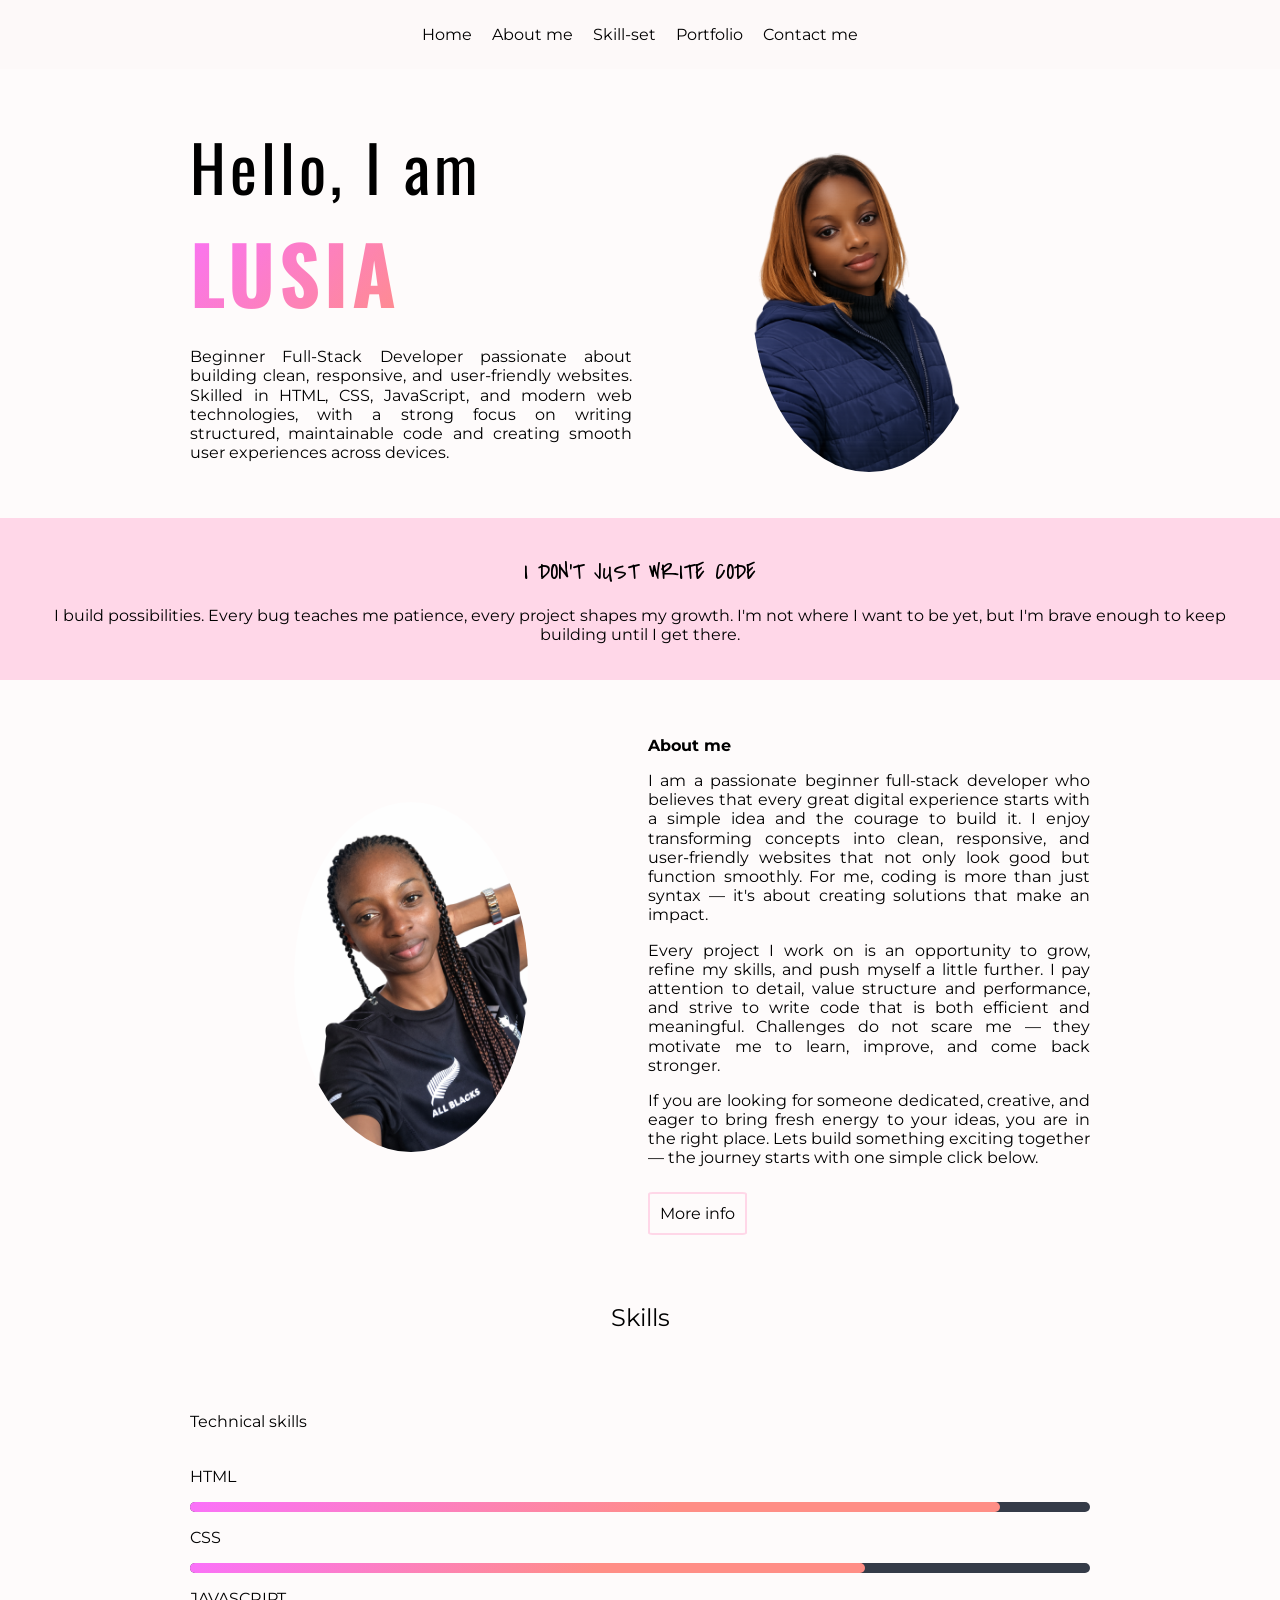
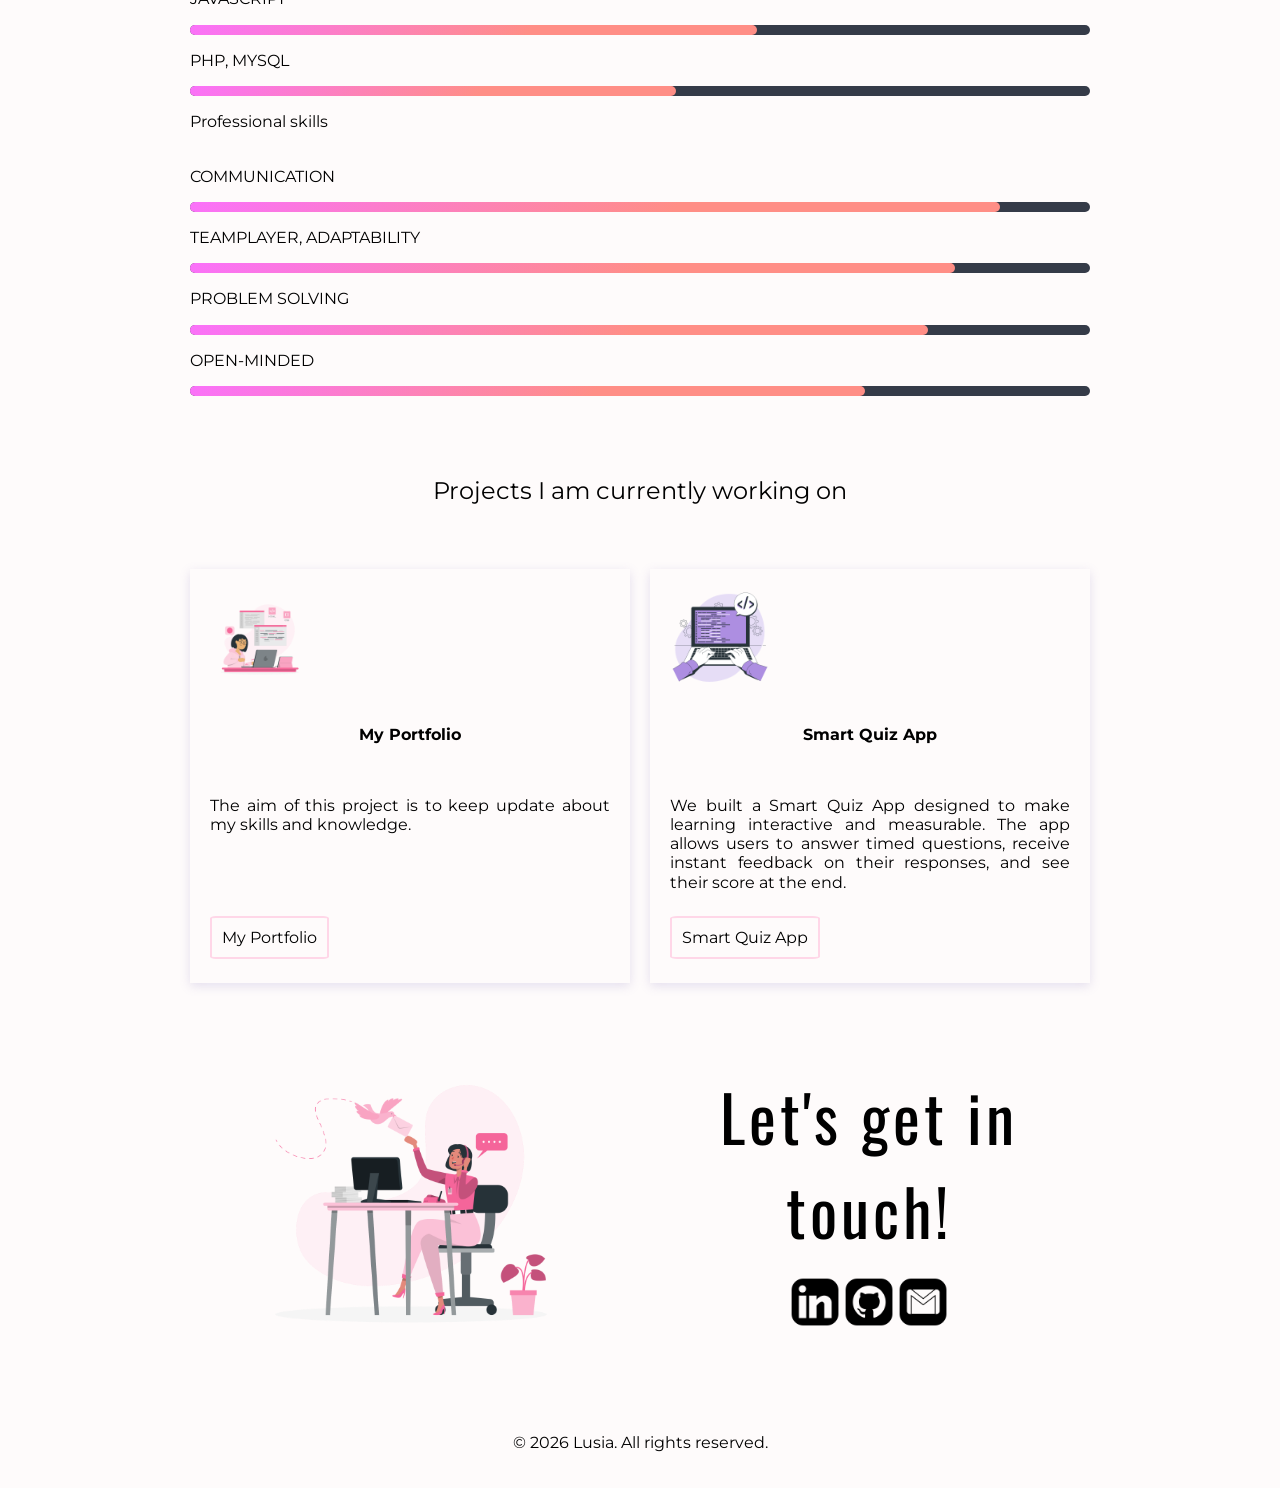
==== index.html @ 8c3f3a97 "Edited head on all pages by adding professional mega tags Clear description tag, Author tag and all " ====
<!DOCTYPE html>
<html lang="en">

<head>
    <meta charset="UTF-8">
    <meta charset="UTF-8">
    <meta name="viewport" content="width=device-width, initial-scale=1.0">
    <meta name="description" content="Portfolio of Lusia Kaushiningwa showcasing web development projects.">
    <meta name="author" content="Lusia Kaushiningwa">
    <link rel="icon" href="assets/favicon.jpg">
    <meta property="og:title" content="Lusia Kaushiningwa Portfolio">
    <meta property="og:description" content="Web development projects using HTML, CSS, JavaScript, and Bootstrap.">
    <meta property="og:image" content="images/preview.png">
    <meta name="theme-color" content="#0d6efd">
        <title>Lusia portfolio</title>
    <!-- Adding favicon for older and modern browsers,
      -->
    <link rel="shortcut icon" href="assets/Code blossom.jpg">
    <link rel="icon" href="assets/Code blossom.jpg">
    <link rel="stylesheet" type="text/css" href="css/style.css">

    <!-- google fonts -->
    <link rel="preconnect" href="https://fonts.googleapis.com">
    <link rel="preconnect" href="https://fonts.gstatic.com" crossorigin>
    <link href="https://fonts.googleapis.com/css2?family=Covered+By+Your+Grace&family=Montserrat:wght@200;400&family=Oswald:wght@200;400&display=swap" rel="stylesheet">
</head>
<body>
    <!-- navigation bar -->
    <nav class="sticky">
        <label for="drop" class="toggle" id="main-toggle">
            <span class="nav-icon"></span>
        </label>
        <input type="checkbox" id="drop">
        <ul class="main-nav">
            <li><a href="index.html">Home</a></li>
            <li><a href="about-me.html">About me</a></li>
            <li><a href="skill-set.html">Skill-set</a></li>
            <li><a href="portfolio.html">Portfolio</a></li>
            <li><a href="#contact-me">Contact me</a></li>
        </ul>
    </nav>
    <!-- introduction -->
    <header class="grid-system-2 w-900 padding">
        <section class="align-center">
            <h1 class="medium-spacing">Hello, I am </h1>
            <h1 class="large">Lusia</h1>
            <p class="justify">Beginner Full-Stack Developer passionate about building clean, responsive, and user-friendly websites. Skilled in HTML, CSS, JavaScript, and modern web technologies, with a strong focus on writing structured, maintainable code and creating smooth user experiences across devices.</p>
        </section>
        <section class="center align-center">
            <img class="header-img max-width max-height" src="assets/Lusia.png" alt="profile-picture">
        </section>
    </header>


    <!-- quote -->
    <article class="baby-pink">
        <p class="quote uppercase">I don't just write code</p>
        <p>I build possibilities. Every bug teaches me patience, every project shapes my growth. I'm not where I want to be yet, but I'm brave enough to keep building until I get there.</p>
    </article>

    <!-- about me -->
    <section class="grid-system-2 w-900 padding">
        <section class="margin-auto">
            <img class="header-img max-width max-height" src="assets/Lusia2.png" alt="about-me-logo">
        </section>
        <section class="justify align-center">
            <p class="bold">About me </p>
            <p>I am a passionate beginner full-stack developer who believes that every great digital experience starts with a simple idea and the courage to build it. I enjoy transforming concepts into clean, responsive, and user-friendly websites that not only look good but function smoothly. For me, coding is more than just syntax — it's about creating solutions that make an impact.</p>
            <p>Every project I work on is an opportunity to grow, refine my skills, and push myself a little further. I pay attention to detail, value structure and performance, and strive to write code that is both efficient and meaningful. Challenges do not scare me — they motivate me to learn, improve, and come back stronger.</p>
            <p>If you are looking for someone dedicated, creative, and eager to bring fresh energy to your ideas, you are in the right place. Lets build something exciting together — the journey starts with one simple click below.</p>
            <p class="padding-top"><a href="about-me.html" class="button-outline">More info</a></p>
        </section>
    </section>

    <!-- skills -->
    <section>
        <h3 class="main-title center padding">Skills</h3>
    </section>
    <section class="wrapper">
        <section class="column">
            <p class="padding-bottom">Technical skills</p>
            <section class="skills">
                <ul class="no-bullet-list no-padding-list-item">
                    <li>
                        <p>html</p>
                        <span class="progress-bar"><span class="html"></span></span>
                    </li>
                    <li>
                        <p>css</p>
                        <span class="progress-bar"><span class="css"></span></span>
                    </li>
                    <li>
                        <p>javascript</p>
                        <span class="progress-bar"><span class="javascript"></span></span>
                    </li>
                    <li>
                        <p>php, mysql</p>
                        <span class="progress-bar"><span class="php"></span></span>
                    </li>
                </ul>
        </section>
        <section class="column">
            <p class="padding-bottom">Professional skills</p>
            <section class="skills">
                <ul class="no-bullet-list no-padding-list-item">
                    <li>
                        <p>communication</p>
                        <span class="progress-bar"><span class="comm-adapt"></span></span>
                    </li>
                    <li>
                        <p>teamplayer, adaptability</p>
                        <span class="progress-bar"><span class="team-player"></span></span>
                    </li>
                    <li>
                        <p>problem solving</p>
                        <span class="progress-bar"><span class="problem-solving"></span></span>
                    </li>
                    <li>
                        <p>open-minded</p>
                        <span class="progress-bar"><span class="open-minded"></span></span>
                    </li>
                </ul>
            </section>
        </section>
    </section>
    </section>
    <!-- Projects -->
    <section>
        <h3 class="main-title center padding">Projects I am currently working on</h3>
    </section>
    <section class="wrapper">
        <section class="column card justify flex">
            <img class="box" src="assets/project1.png" alt="project1">
            <p class="padding bold center">My Portfolio</p>
            <p>The aim of this project is to keep update about my skills and knowledge.</p>
            <p class="padding-top bottom"><a href="portfolio.html" class="button-outline">My Portfolio</a></p>
        </section>
        <section class="column card justify flex">
            <img class="box" src="assets/project2.png" alt="project2">
            <p class="padding bold center">Smart Quiz App</p>
            <p>We built a Smart Quiz App designed to make learning interactive and measurable. The app allows users to answer timed questions, receive instant feedback on their responses, and see their score at the end.</p>
            <p class="padding-top bottom"><a href="portfolio.html" class="button-outline">Smart Quiz App</a></p>
        </section>
    </section>

    <!-- contact me -->
    <section id="contact-me" class="grid-system-2 w-900 padding">
        <section class="margin-auto">
            <img class="max-width max-height" src="assets/Contact-me-img.png" alt="contact-me-illustration">
        </section>
        <section class="margin-auto align-center">
            <h1 class="medium-spacing center">Let's get in touch!<span></span></h1>
            <section class="box-contact margin-auto padding-top">
                <span>
                    <a href="https://www.linkedin.com/" target="_blank"><img class="logo" src="assets/linkedin.png"
                            alt=""></a>
                </span>
                <span>
                    <a href="https://github.com/" target="_blank"><img class="logo" src="assets/github.png" alt=""></a>
                </span>
                <span>
                    <a href="mailto:lusia.kaushiningwa@gmail.com" target="_blank"><img class="logo" src="assets/email.png" alt=""></a>
                </span>
            </section>
        </section>
    </section>
    <!-- footer -->
 <footer>
  <p>© <span id="year">2026</span> Lusia. All rights reserved.</p>
</footer>
<script src="js/main.js"></script>
</body>
</html>
---- css/style.css ----
/* BODY */
html{
    font-size: 100%;
    line-height: 1.2rem;
    /* text-size adjust is to maintain the text-size even when the users rotates their phone to landscape view */
    -webkit-text-size-adjust: 100%;
    /* Firefox supports only the android version and safari supports only the ios version at the moment according to MDN (2023)*/
    -moz-text-size-adjust: 100%;
    -ms-text-size-adjust: 100%;
}

body {
    background-color: rgba(253, 244, 244, 30%);
    font-family: 'Montserrat', Arial, sans-serif;
    margin: 0px;
}
/*-------------------------------------------*/

/* GENERAL */
/* Fonts */
.large{
    font-weight: normal;
    line-height: normal;
    font-family: 'Oswald', Arial, sans-serif;
    font-size: 5rem;
    letter-spacing: 4px;
    font-weight: bold;
    text-transform: uppercase;
    margin: 0px;  
    background-image: linear-gradient(135deg, rgb(250, 113, 250)0%, rgb(255, 142, 134)60%);
    background-clip: text;
    -webkit-background-clip: text;
    -webkit-text-fill-color: transparent;
    word-wrap: break-word;
}

.medium-spacing{
    font-weight: normal;
    line-height: normal;
    font-family: 'Oswald', Arial, sans-serif;
    font-size: 4rem;
    letter-spacing: 4px;
    margin: 0px;
}

.medium-spacing-halfsize{
    font-weight: normal;
    line-height: normal;
    font-family: 'Oswald', Arial, sans-serif;
    font-size: 2rem;
    letter-spacing: 4px;
    margin: 0px;
}

.main-title-large{
    font-weight: normal;
    line-height: normal;
    font-size: 3rem;
}

.main-title{
    font-weight: normal;
    line-height: normal;
    font-size: 1.5rem;
}

.small{
    font-weight: normal;
    font-size: 0.7rem;
}

.quote{
    font-family: 'Covered By Your Grace', cursive, sans-serif;
    font-size: 1.5em;
}

.uppercase{
    text-transform: uppercase;
}

.italic{
    font-style: italic;
}

.bold{
    font-weight: bold;
}

.colorful-letter{
    background-image: linear-gradient(135deg, rgb(250, 113, 250)0%, rgb(255, 142, 134)60%);
    background-clip: text;
    -webkit-background-clip: text;
    -webkit-text-fill-color: transparent;
}

/* Background colors */
.baby-pink{
    background-color: rgba(253, 129, 187, 0.3);
    margin: 20px auto;
    padding: 20px;
    text-align: center;
}

.baby-pink-light{
    background-color: rgba(243, 162, 200, 0.3);
    margin: 20px auto;
    padding: 20px;
    text-align: center;
}

/* Setting alignments and sizing */
/* for the flexbox */
.wrapper{
    max-width: 900px;
    margin: auto;
    padding: 20px;
    display: flex;
    gap: 20px 20px;
}

.column{
    flex: 50%;
}

.w-900{
    max-width: 900px;
    margin: auto;
}

/* for the grid system */
.grid-system-2{
    display: grid;
    grid-template-columns: repeat(2, 1fr);
    gap: 1rem;
}

.grid-system-4{
    display: grid;
    grid-template-columns: repeat(auto-fill, minmax(200px, 1fr));
    gap: 1rem;
}

/* other */
.max-width{
    max-width: 450px;
}

.max-height{
    max-height: 350px;
}

.align-center{
    align-self: center;
}

.justify-content{
    justify-content: right;
}

.justify{
    text-align: justify;
}

.center{
    text-align: center;
}

.padding{
    padding: 20px;
}

.padding-top{
    padding-top: 20px;
}

.padding-right{
    padding-right: 20px;
}

.padding-bottom{
    padding-bottom: 20px;
}

.padding-left{
    padding-left: 20px;
}

.margin-auto{
    margin: auto;
}

.margin-trbl10{
    margin: 10px;
}

/* for sticky bottom button */
.flex{
    display: flex;
    flex-direction: column;
}

.bottom{
    align-self: flex-start;
    margin-top: auto;
    transition: background-color 1s ease, color 1s ease;
}

/* Miscellaneous */
.button{
    background-color: rgba(253, 129, 187, 0.3);
    padding: 10px;
    text-decoration: none;
    border-radius: 5%;
    color: black;
}

/* I only used button-outline on this project, */
.button-outline{
    border: 2px solid  rgba(253, 129, 187, 0.3);
    padding: 10px;
    text-decoration: none;
    border-radius: 5%;
    color: black;
}

.link{
    text-decoration: none;
    transition: 1s ease-in-out;
}

/* I had to double this code, because of the :hover and :active on link above */
.link-no-scale{
    text-decoration: none;
}

.no-padding-list-item{
    padding-left: 0;
}

.padding-list-10{
    padding: 10px;
}

.no-bullet-list{
    list-style-type: none;
}
/* ---------------------------------- */

/* ANIMATIONS AND OTHER BEAUTIES */
.button-outline:hover, .button-outline:active{
    border: 2px solid  rgba(253, 129, 187, 0.3);
    background-color: rgba(253, 129, 187, 0.6);
    padding: 10px;
    text-decoration: none;
    border-radius: 5%;
    color: rgb(255, 255, 255);
    
}

.link:hover, .link:active{
    font-size: 1.2rem;
    transform: scale(1.5);
}

.progress-bar:hover, .progress-bar:active {
    box-shadow: 5px 5px 5px #cdadcd;
    
}

/* ---------------------------------- */

/* NAV */
nav {
    margin-bottom: 30px;
}

.main-nav{
    background-color: rgb(253, 249, 249);
    display: flex;
    list-style-type: none;
    justify-content: center;
    padding: 20px;
    margin: 0px;
}

.main-nav li {
    padding: 5px 10px;
}

.main-nav li a {
    color: #000000;
    text-decoration: none;
}

.main-nav li a:hover {
    color: rgb(254, 175, 210);
    text-decoration: none;
    font-weight: bold;
}

.sticky {
    position: -webkit-sticky; /* for Safari */
    position: sticky;
    top: 0;
    align-self: flex-start; /* <-- this is the fix */
}

/* Nav-icon */
.toggle, #drop{
    display: none;
}

#main-toggle{
    border: 1px solid #df36854d;
    float: right;
    padding: 20px;
    /* position: relative; */
    user-select: none;
}

.nav-icon{
    background-color: #df36854d;
    display: block;
    height: 3px;
    width: 10px;
    position: relative;
}

.nav-icon::before,
.nav-icon::after{
    background-color: #df36854d;
    content: "";
    display: block;
    height: 100%;
    width: 100%;
    position: absolute;
}

.nav-icon::before{
    top: 5px;
}

.nav-icon::after{
    top: -5px;
}
/* ---------------------------------- */

/* FOOTER */
footer{
    color: #000000;
    text-align: center;
    padding: 20px 0px;
}
/* ---------------------------------- */

/* INTRODUCTION */
.header-img{
    border-radius: 70%;
}
/* ---------------------------------- */

/* ARTICLE */
/* Everything here is made with general classes. Find them in the GENERAL section */
/* ---------------------------------- */

/* ABOUT ME */
/* Everything here is made with general classes. Find them in the GENERAL section */
/* ---------------------------------- */

/* SKILLS */
.skills {
    list-style: none;
    text-transform: uppercase;
}

.progress-bar {
    background-color: #353b48;
    display: block;
    height: 10px;
    border-radius: 20px;
    transition: box-shadow 1s ease;
}

.progress-bar span {
    height: 10px;
    float: left;
    background: linear-gradient(135deg, rgb(250, 113, 250)0%, rgb(255, 142, 134)60%);
    border-radius: 20px;
    -webkit-background: linear-gradient(135deg, rgb(250, 113, 250) 0%, rgb(255, 142, 134) 60%);
    -webkit-border-radius: 20px;
}

.html {
    width: 90%;
    animation: html 3s;
}

.css {
    width: 75%;
    animation: css 3s;
}

.javascript {
    width: 63%;
    animation: javascript 3s;
}

.php {
    width: 54%;
    animation: php 3s;
}

.comm-adapt {
    width: 90%;
    animation: comm-adapt 3s;
}

.team-player {
    width: 85%;
    animation: team-player 3s;
}

.problem-solving {
    width: 82%;
    animation: problem-solving 3s;
}

.open-minded {
    width: 75%;
    animation: open-minded 3s;
}

@keyframes html {
    0% {
        width: 0%;
    }
    100% {
        width: 90%;
    }
}

@keyframes css {
    0% {
        width: 0%;
    }
    100% {
        width: 75%;
    }
}

@keyframes javascript {
    0% {
        width: 0%;
    }
    100% {
        width: 63%;
    }
}

@keyframes php {
    0% {
        width: 0%;
    }
    100% {
        width: 54%;
    }
}

@keyframes comm-adapt {
    0% {
        width: 0%;
    }
    100% {
        width: 90%;
    }
}

@keyframes team-player {
    0% {
        width: 0%;
    }
    100% {
        width: 85%;
    }
}

@keyframes problem-solving {
    0% {
        width: 0%;
    }
    100% {
        width: 82%;
    }
}

@keyframes open-minded {
    0% {
        width: 0%;
    }
    100% {
        width: 75%;
    }
}
/* ---------------------------------- */

/* PROJECTS */
/* I also used these card settings on other sub-pages */
.card{
    box-shadow: 0 3px 10px rgb(127 110 187 / 0.2); 
    padding: 20px;
}

.box{
    display: block;
    width: 100px;
}
/* ---------------------------------- */

/* CONTACT ME */
.box-contact{
    display: block;
    width: 100%; 
    text-align: center;
}

.logo{
    width: 50px;
}
/* ---------------------------------- */

/* SPECIAL THANKS */
/* Everything here is made with general classes. Find them in the GENERAL section */
/* ---------------------------------- */

/* RESPONSIVENESS */
/* Had to pay attention for that wondow.innerWidth when calculated max-width */
@media screen and (max-width: 867px){
    body{
        font-size: 90%;
    }

    .grid-system-2{
        grid-template-columns: 1fr;
    }

    .large{
        font-size: 4rem;
    }

    .medium-spacing{
        font-size: 2.5rem;
    }

    .main-title-large{
        font-size: 2rem;
        text-align: center;  
        margin: 0;
    }

    .main-title{
        text-align: center;
        margin: 0;
    }

    .small{
        font-size: 0.6rem;
    }

    .max-width{
        max-width: 300px
    }

    .max-height{
        max-height: 250px;
    }

    .padding-top{
        padding-top: 10px;
    }
    
    .padding-right{
        padding-right: 10px;
    }

    .padding-bottom{
        padding-bottom: 10px;
    }
    
    .padding-left{
        padding-left: 10px;
    }

    .logo{
        width: 40px;
    }
}

/* wrapper on home page looks better with this @media */
@media screen and (max-width: 750px){
    .wrapper{
        flex-direction: column;
        gap: 20px 0px;
    }

    .column{
        flex: 100%;
    }

    .box{
        margin: auto;
    }

    .thanks{
        text-align: center;
    }
}

/* media query for hamburger menu with dropdown */
@media screen and (max-width: 510px){
    .main-nav{
        display: none;
    }

    .toggle{
        display: block;
        background-color: #ffffff;
        border: 1px solid #fd81bb4d;
    }
    
    .toggle:hover{
        background-color: #f0e7e7;
    }
    
    #drop:checked+.main-nav{
        display: block;
    }

    nav{
        padding-bottom: 25px;
    }

    .max-width{
        max-width: 100%;
    }
}

/* media query for smaller screens */
/* smaller fonts were my way to go */
@media screen and (max-width: 377px){
    body{
        line-height: 1.5rem;
    }

    .large{
        font-size: 3rem;
    }

    .medium-spacing{
        font-size: 1.5rem;
    }

    .medium-spacing-halfsize{
        font-size: 1.5rem;
    }

    .main-title{
        font-size: 1rem;
    }

    .main-title-large{
        font-size: 1.5rem;
    }
}

/* DARK THEME */
@media (prefers-color-scheme: dark) {
    body {
        background-color: rgba(45, 45, 45, 1);
        color: white;
    }

    .baby-pink {
        background-color: rgb(243, 162, 200);
    }

    .baby-pink-light {
        background-color: rgba(45, 45, 45, 1);
        border: 2px solid rgb(243, 162, 200);
    }

    .main-nav {
        background-color: rgba(45, 45, 45, 1);
    }

    .main-nav li a {
        color: white;
    }

    .main-nav li a:hover {
        color: rgb(254, 175, 210);
    }

    #main-toggle{
        border: 1px solid rgba(255, 255, 255, 0.6);
        background-color: rgba(45, 45, 45, 1);
    }
    
    .nav-icon{
        background-color: rgba(255, 255, 255, 0.6);
    }
    
    .nav-icon::before,
    .nav-icon::after{
        background-color: rgba(255, 255, 255, 0.6);
    }

    .button-outline{
        border: 2px solid rgb(254, 175, 210);
        color: white;
    }

    .button-outline:hover, .button-outline:active{
        border: 2px solid rgb(254, 175, 210);
        background-color: rgb(254, 175, 210);
    }

    .card{
        box-shadow: 0 0px 0px; 
        border: 2px solid rgb(254, 175, 210);
    }

    .logo{
        background-color: white;
        padding: 2px;
        border-radius: 4px;
    }

    .hobbies{
        background-color: white;
        border-radius: 100%;
        padding: 10px;
    }

    footer{
        color: white;
    }

    @media screen and (max-width: 929px) {
        .baby-pink-light {
            margin-left: 10px;
            margin-right: 10px;
        }
    }
}
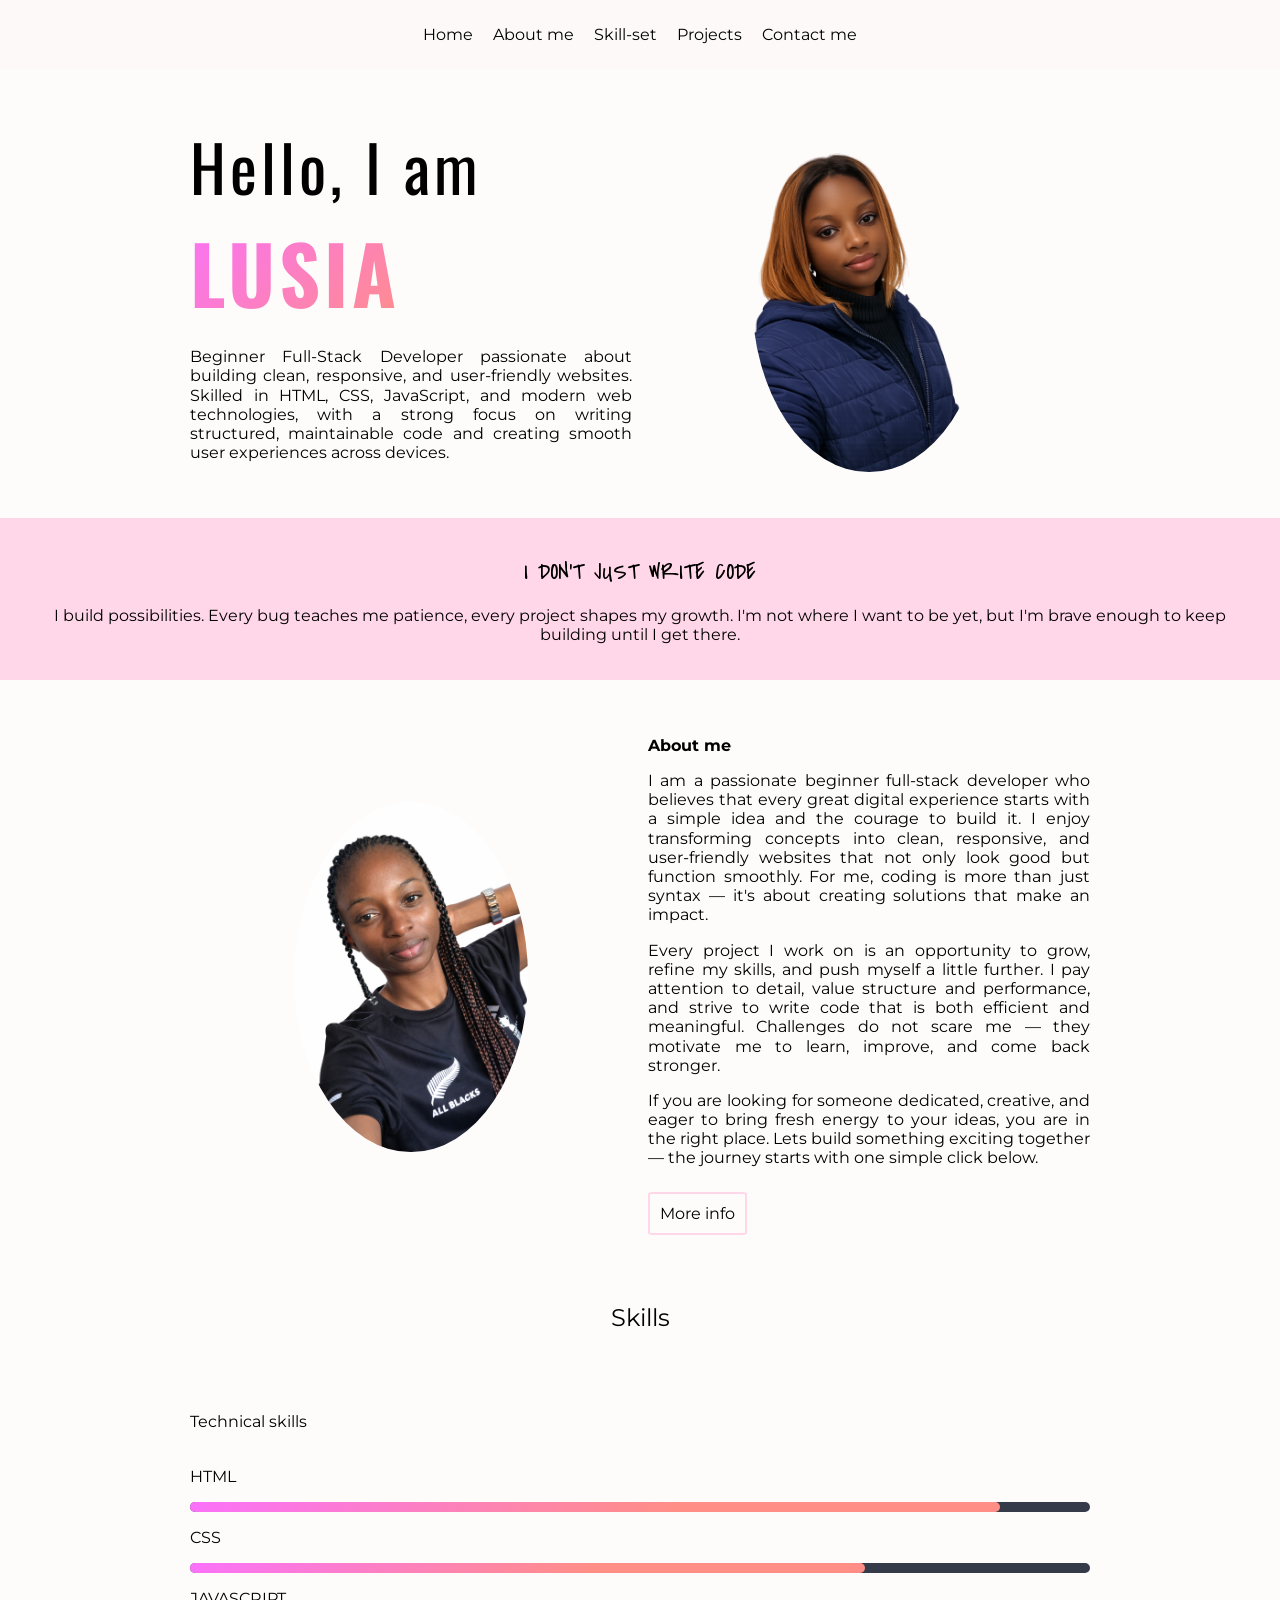
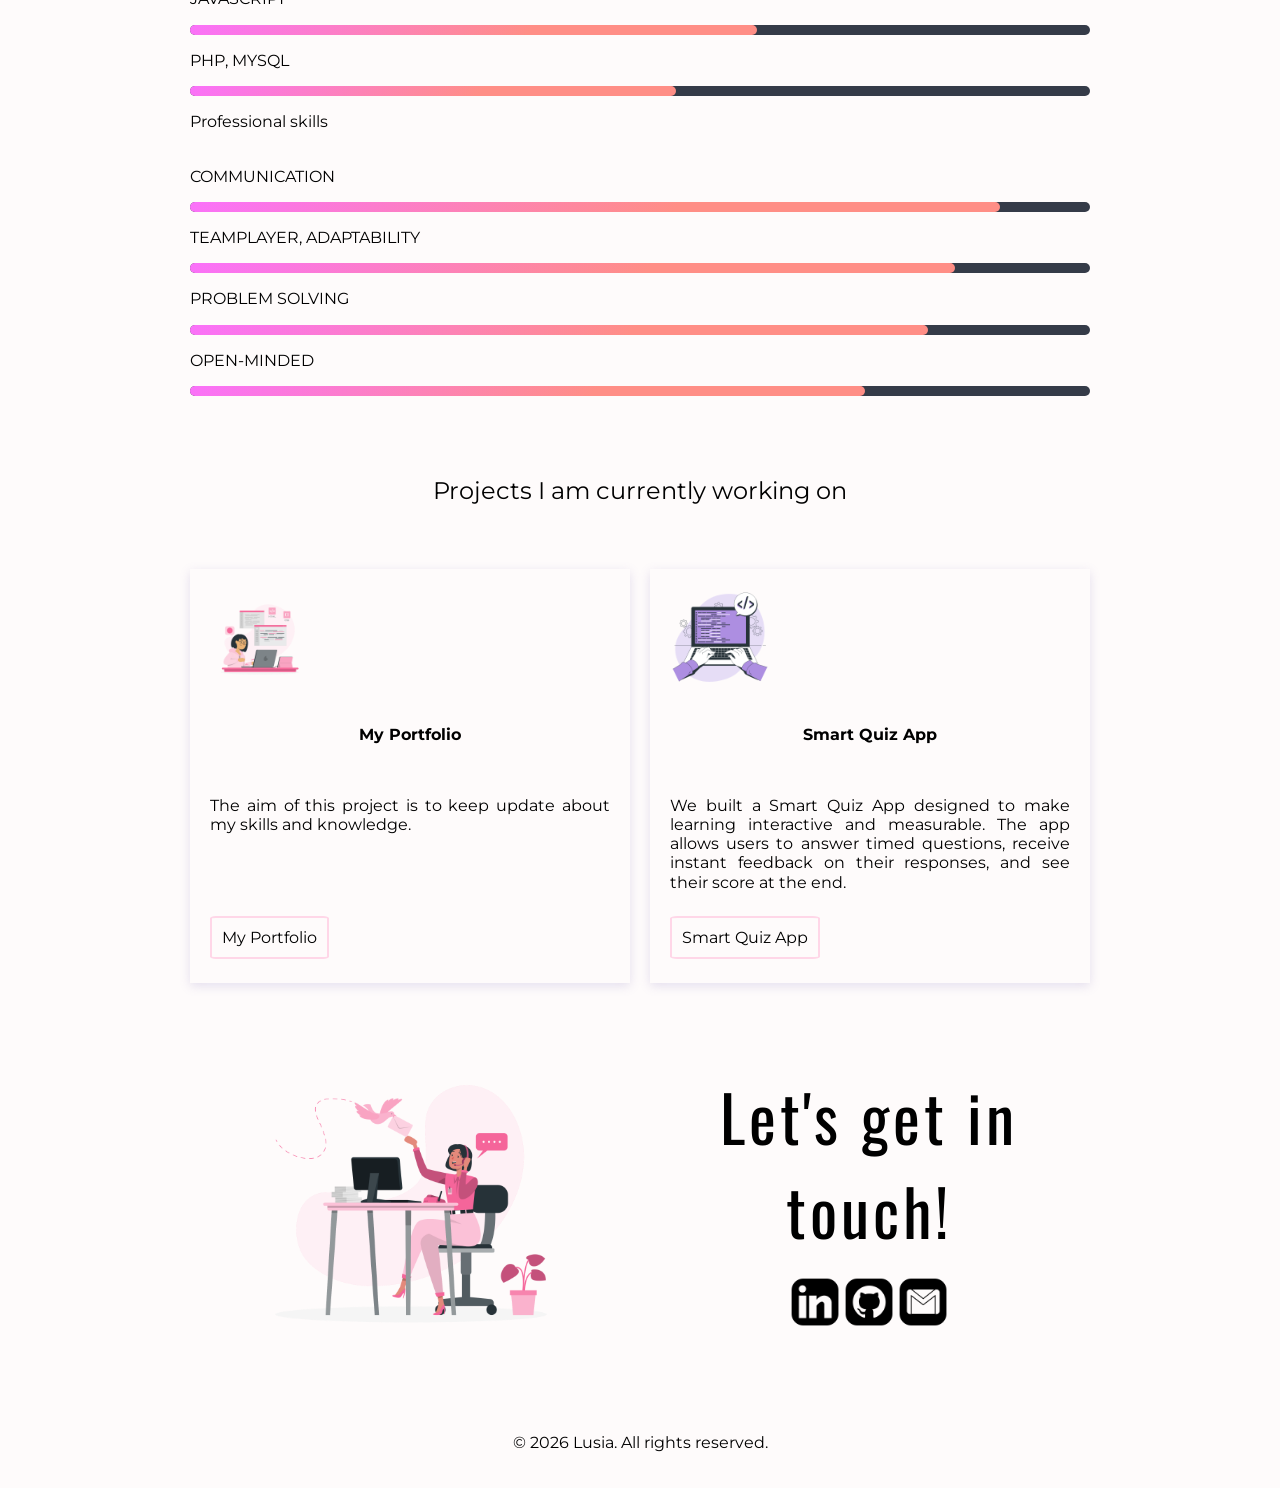
==== commit ad06bd62: "chaning portfolio in navigation to be projects that page is meant to show projects not just porfolio" ====
--- a/index.html
+++ b/index.html
@@ -2,7 +2,6 @@
 <html lang="en">
 
 <head>
-    <meta charset="UTF-8">
     <meta charset="UTF-8">
     <meta name="viewport" content="width=device-width, initial-scale=1.0">
     <meta name="description" content="Portfolio of Lusia Kaushiningwa showcasing web development projects.">
@@ -35,7 +34,7 @@
             <li><a href="index.html">Home</a></li>
             <li><a href="about-me.html">About me</a></li>
             <li><a href="skill-set.html">Skill-set</a></li>
-            <li><a href="portfolio.html">Portfolio</a></li>
+            <li><a href="portfolio.html">Projects</a></li>
             <li><a href="#contact-me">Contact me</a></li>
         </ul>
     </nav>
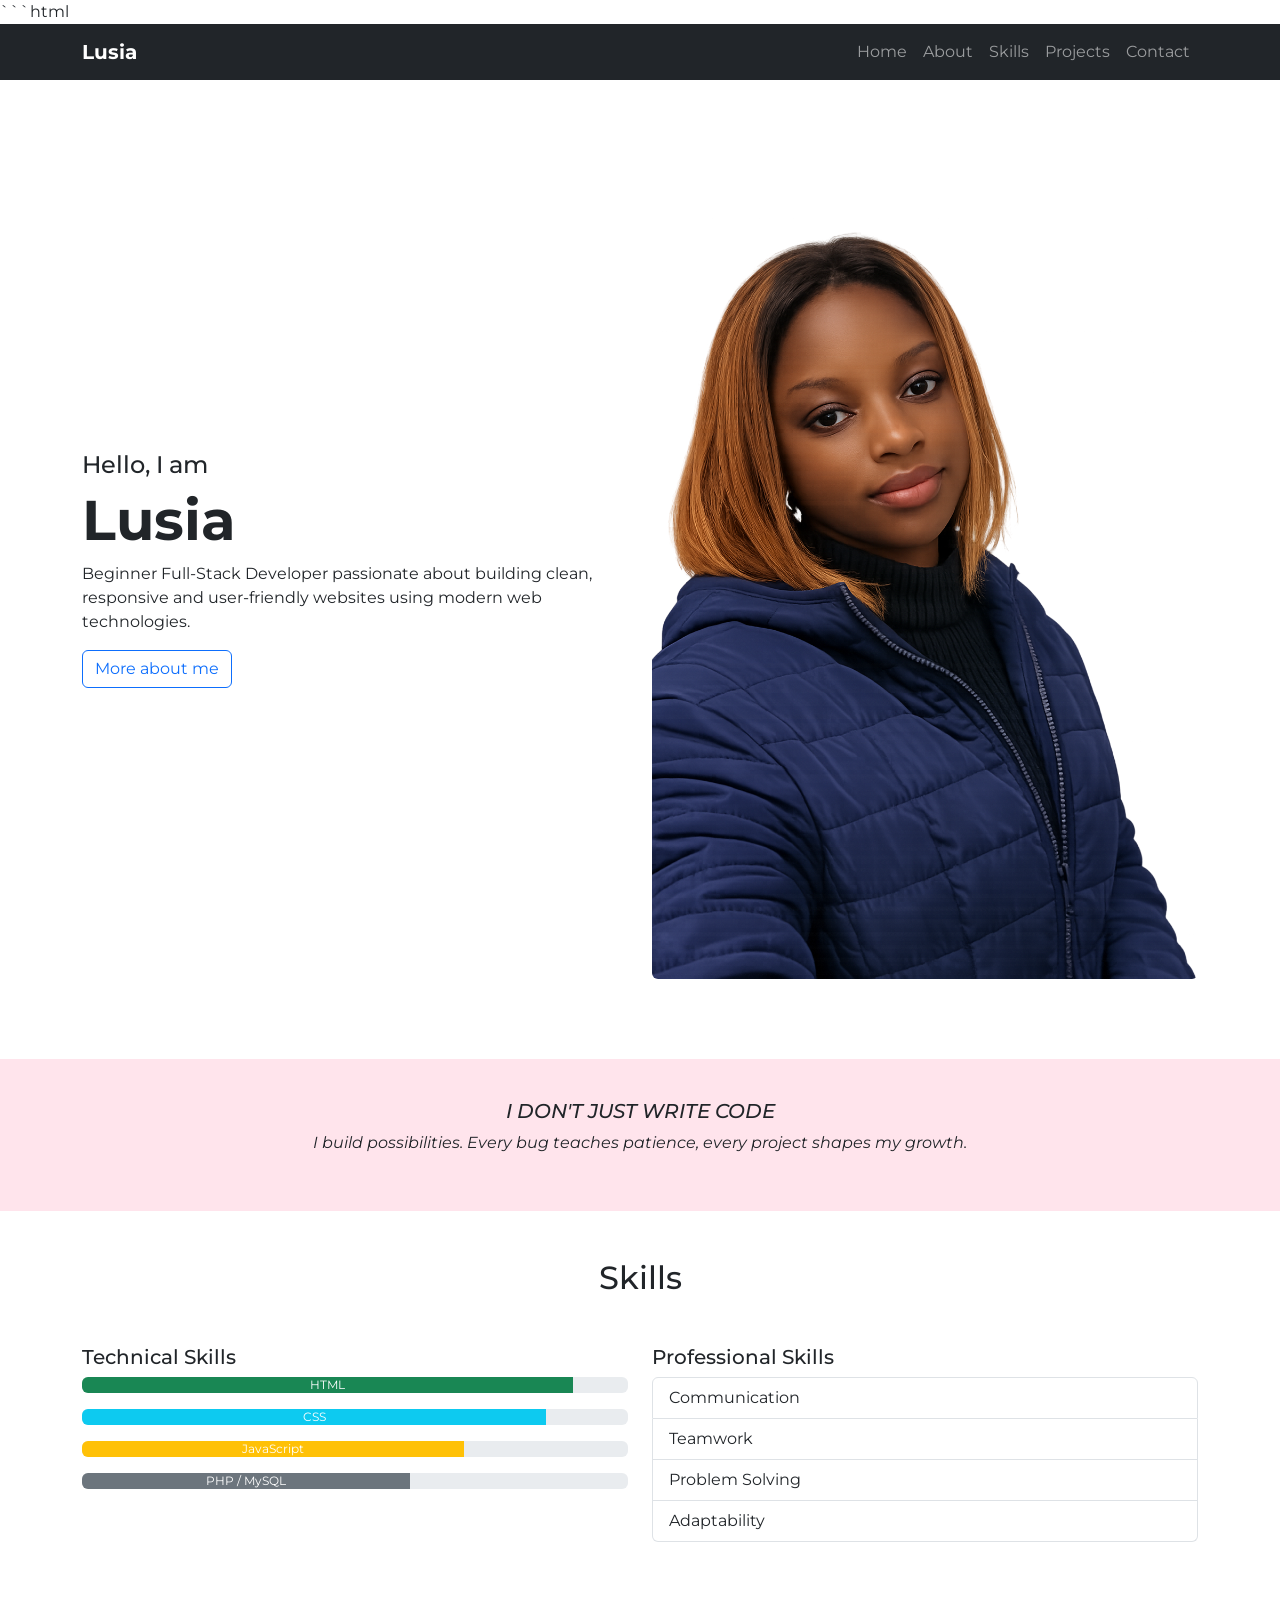
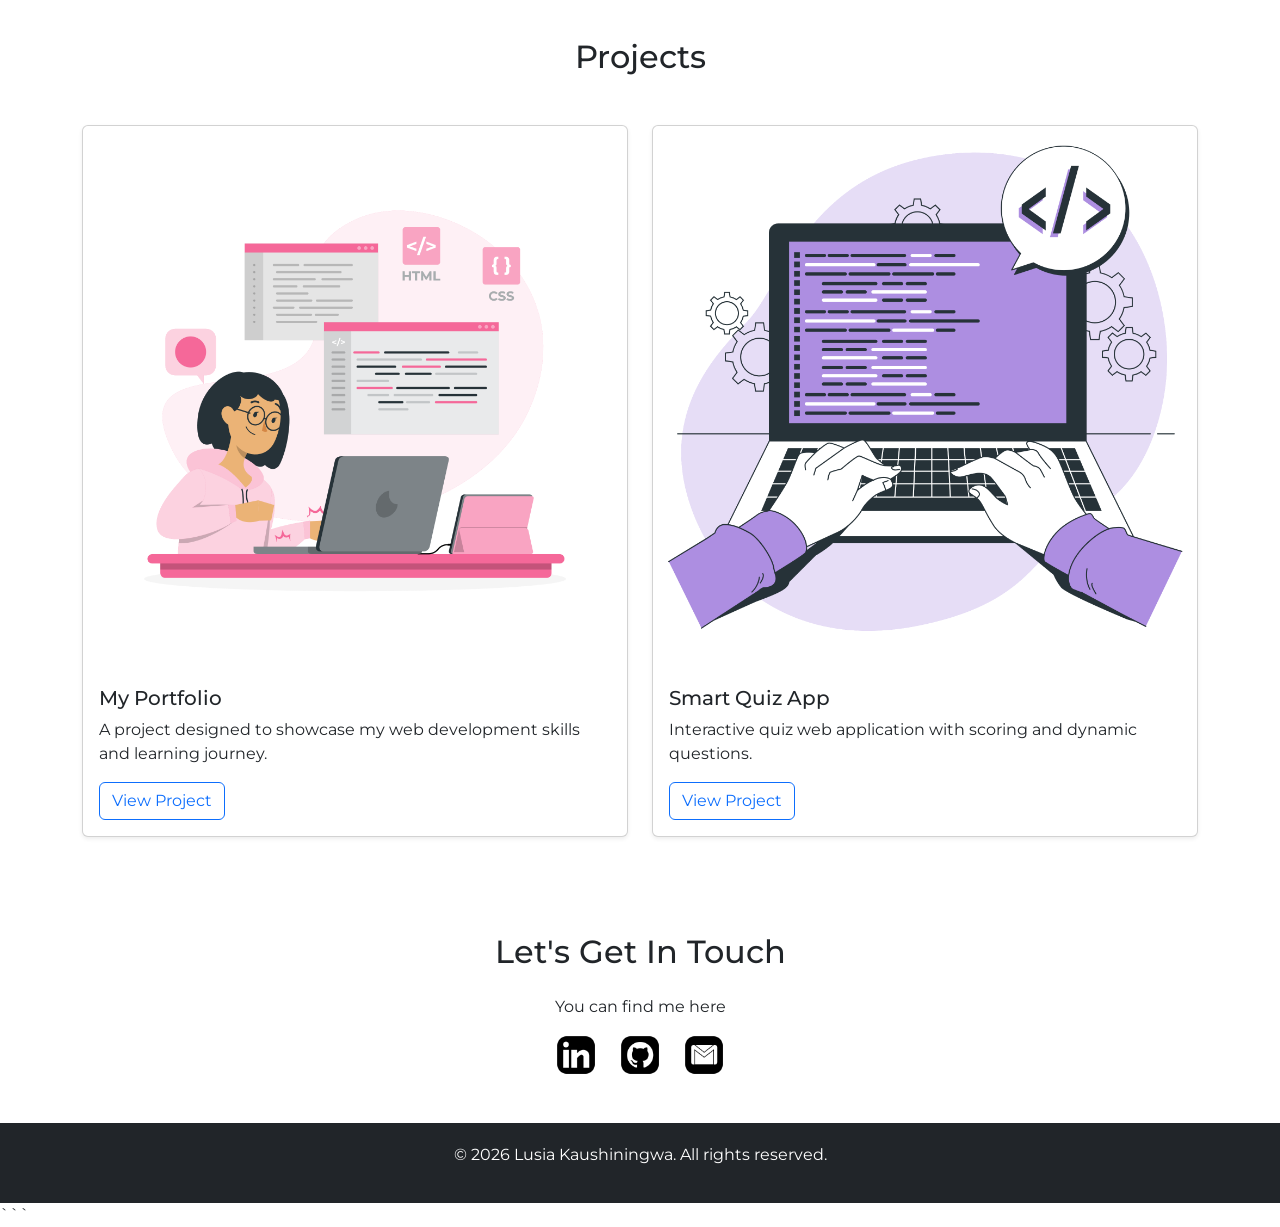
==== commit bfd365c5: "deleted favicon1.ico" ====
--- a/index.html
+++ b/index.html
@@ -1,172 +1,287 @@
+```html
 <!DOCTYPE html>
 <html lang="en">
 
 <head>
-    <meta charset="UTF-8">
-    <meta name="viewport" content="width=device-width, initial-scale=1.0">
-    <meta name="description" content="Portfolio of Lusia Kaushiningwa showcasing web development projects.">
-    <meta name="author" content="Lusia Kaushiningwa">
-    <link rel="icon" href="assets/favicon.jpg">
-    <meta property="og:title" content="Lusia Kaushiningwa Portfolio">
-    <meta property="og:description" content="Web development projects using HTML, CSS, JavaScript, and Bootstrap.">
-    <meta property="og:image" content="images/preview.png">
-    <meta name="theme-color" content="#0d6efd">
-        <title>Lusia portfolio</title>
-    <!-- Adding favicon for older and modern browsers,
-      -->
-    <link rel="shortcut icon" href="assets/Code blossom.jpg">
-    <link rel="icon" href="assets/Code blossom.jpg">
-    <link rel="stylesheet" type="text/css" href="css/style.css">
-
-    <!-- google fonts -->
-    <link rel="preconnect" href="https://fonts.googleapis.com">
-    <link rel="preconnect" href="https://fonts.gstatic.com" crossorigin>
-    <link href="https://fonts.googleapis.com/css2?family=Covered+By+Your+Grace&family=Montserrat:wght@200;400&family=Oswald:wght@200;400&display=swap" rel="stylesheet">
+<meta charset="UTF-8">
+<meta name="viewport" content="width=device-width, initial-scale=1">
+
+<title>Lusia Kaushiningwa | Portfolio</title>
+
+<meta name="description" content="Portfolio of Lusia Kaushiningwa - Beginner Full Stack Developer">
+
+<link rel="icon" href="assets/Code blossom.jpg">
+
+<!-- Bootstrap CSS -->
+<link href="https://cdn.jsdelivr.net/npm/bootstrap@5.3.2/dist/css/bootstrap.min.css" rel="stylesheet">
+
+<!-- Google Fonts -->
+<link href="https://fonts.googleapis.com/css2?family=Montserrat:wght@300;400;600&display=swap" rel="stylesheet">
+
+<style>
+body{
+font-family: 'Montserrat', sans-serif;
+}
+
+.hero{
+padding:80px 0;
+}
+
+.quote{
+background:#ffe4ec;
+padding:40px;
+text-align:center;
+font-style:italic;
+}
+
+footer{
+background:#212529;
+color:white;
+padding:20px;
+text-align:center;
+}
+</style>
+
 </head>
+
 <body>
-    <!-- navigation bar -->
-    <nav class="sticky">
-        <label for="drop" class="toggle" id="main-toggle">
-            <span class="nav-icon"></span>
-        </label>
-        <input type="checkbox" id="drop">
-        <ul class="main-nav">
-            <li><a href="index.html">Home</a></li>
-            <li><a href="about-me.html">About me</a></li>
-            <li><a href="skill-set.html">Skill-set</a></li>
-            <li><a href="portfolio.html">Projects</a></li>
-            <li><a href="#contact-me">Contact me</a></li>
-        </ul>
-    </nav>
-    <!-- introduction -->
-    <header class="grid-system-2 w-900 padding">
-        <section class="align-center">
-            <h1 class="medium-spacing">Hello, I am </h1>
-            <h1 class="large">Lusia</h1>
-            <p class="justify">Beginner Full-Stack Developer passionate about building clean, responsive, and user-friendly websites. Skilled in HTML, CSS, JavaScript, and modern web technologies, with a strong focus on writing structured, maintainable code and creating smooth user experiences across devices.</p>
-        </section>
-        <section class="center align-center">
-            <img class="header-img max-width max-height" src="assets/Lusia.png" alt="profile-picture">
-        </section>
-    </header>
-
-
-    <!-- quote -->
-    <article class="baby-pink">
-        <p class="quote uppercase">I don't just write code</p>
-        <p>I build possibilities. Every bug teaches me patience, every project shapes my growth. I'm not where I want to be yet, but I'm brave enough to keep building until I get there.</p>
-    </article>
-
-    <!-- about me -->
-    <section class="grid-system-2 w-900 padding">
-        <section class="margin-auto">
-            <img class="header-img max-width max-height" src="assets/Lusia2.png" alt="about-me-logo">
-        </section>
-        <section class="justify align-center">
-            <p class="bold">About me </p>
-            <p>I am a passionate beginner full-stack developer who believes that every great digital experience starts with a simple idea and the courage to build it. I enjoy transforming concepts into clean, responsive, and user-friendly websites that not only look good but function smoothly. For me, coding is more than just syntax — it's about creating solutions that make an impact.</p>
-            <p>Every project I work on is an opportunity to grow, refine my skills, and push myself a little further. I pay attention to detail, value structure and performance, and strive to write code that is both efficient and meaningful. Challenges do not scare me — they motivate me to learn, improve, and come back stronger.</p>
-            <p>If you are looking for someone dedicated, creative, and eager to bring fresh energy to your ideas, you are in the right place. Lets build something exciting together — the journey starts with one simple click below.</p>
-            <p class="padding-top"><a href="about-me.html" class="button-outline">More info</a></p>
-        </section>
-    </section>
-
-    <!-- skills -->
-    <section>
-        <h3 class="main-title center padding">Skills</h3>
-    </section>
-    <section class="wrapper">
-        <section class="column">
-            <p class="padding-bottom">Technical skills</p>
-            <section class="skills">
-                <ul class="no-bullet-list no-padding-list-item">
-                    <li>
-                        <p>html</p>
-                        <span class="progress-bar"><span class="html"></span></span>
-                    </li>
-                    <li>
-                        <p>css</p>
-                        <span class="progress-bar"><span class="css"></span></span>
-                    </li>
-                    <li>
-                        <p>javascript</p>
-                        <span class="progress-bar"><span class="javascript"></span></span>
-                    </li>
-                    <li>
-                        <p>php, mysql</p>
-                        <span class="progress-bar"><span class="php"></span></span>
-                    </li>
-                </ul>
-        </section>
-        <section class="column">
-            <p class="padding-bottom">Professional skills</p>
-            <section class="skills">
-                <ul class="no-bullet-list no-padding-list-item">
-                    <li>
-                        <p>communication</p>
-                        <span class="progress-bar"><span class="comm-adapt"></span></span>
-                    </li>
-                    <li>
-                        <p>teamplayer, adaptability</p>
-                        <span class="progress-bar"><span class="team-player"></span></span>
-                    </li>
-                    <li>
-                        <p>problem solving</p>
-                        <span class="progress-bar"><span class="problem-solving"></span></span>
-                    </li>
-                    <li>
-                        <p>open-minded</p>
-                        <span class="progress-bar"><span class="open-minded"></span></span>
-                    </li>
-                </ul>
-            </section>
-        </section>
-    </section>
-    </section>
-    <!-- Projects -->
-    <section>
-        <h3 class="main-title center padding">Projects I am currently working on</h3>
-    </section>
-    <section class="wrapper">
-        <section class="column card justify flex">
-            <img class="box" src="assets/project1.png" alt="project1">
-            <p class="padding bold center">My Portfolio</p>
-            <p>The aim of this project is to keep update about my skills and knowledge.</p>
-            <p class="padding-top bottom"><a href="portfolio.html" class="button-outline">My Portfolio</a></p>
-        </section>
-        <section class="column card justify flex">
-            <img class="box" src="assets/project2.png" alt="project2">
-            <p class="padding bold center">Smart Quiz App</p>
-            <p>We built a Smart Quiz App designed to make learning interactive and measurable. The app allows users to answer timed questions, receive instant feedback on their responses, and see their score at the end.</p>
-            <p class="padding-top bottom"><a href="portfolio.html" class="button-outline">Smart Quiz App</a></p>
-        </section>
-    </section>
-
-    <!-- contact me -->
-    <section id="contact-me" class="grid-system-2 w-900 padding">
-        <section class="margin-auto">
-            <img class="max-width max-height" src="assets/Contact-me-img.png" alt="contact-me-illustration">
-        </section>
-        <section class="margin-auto align-center">
-            <h1 class="medium-spacing center">Let's get in touch!<span></span></h1>
-            <section class="box-contact margin-auto padding-top">
-                <span>
-                    <a href="https://www.linkedin.com/" target="_blank"><img class="logo" src="assets/linkedin.png"
-                            alt=""></a>
-                </span>
-                <span>
-                    <a href="https://github.com/" target="_blank"><img class="logo" src="assets/github.png" alt=""></a>
-                </span>
-                <span>
-                    <a href="mailto:lusia.kaushiningwa@gmail.com" target="_blank"><img class="logo" src="assets/email.png" alt=""></a>
-                </span>
-            </section>
-        </section>
-    </section>
-    <!-- footer -->
- <footer>
-  <p>© <span id="year">2026</span> Lusia. All rights reserved.</p>
+
+<!-- NAVBAR -->
+<nav class="navbar navbar-expand-lg navbar-dark bg-dark sticky-top">
+
+<div class="container">
+
+<a class="navbar-brand fw-bold" href="#">Lusia</a>
+
+<button class="navbar-toggler" type="button" data-bs-toggle="collapse" data-bs-target="#navMenu">
+<span class="navbar-toggler-icon"></span>
+</button>
+
+<div class="collapse navbar-collapse" id="navMenu">
+
+<ul class="navbar-nav ms-auto">
+
+<li class="nav-item">
+<a class="nav-link" href="#">Home</a>
+</li>
+
+<li class="nav-item">
+<a class="nav-link" href="about-me.html">About</a>
+</li>
+
+<li class="nav-item">
+<a class="nav-link" href="skill-set.html">Skills</a>
+</li>
+
+<li class="nav-item">
+<a class="nav-link" href="portfolio.html">Projects</a>
+</li>
+
+<li class="nav-item">
+<a class="nav-link" href="#contact">Contact</a>
+</li>
+
+</ul>
+
+</div>
+</div>
+</nav>
+
+<!-- HERO -->
+<section class="hero">
+
+<div class="container">
+
+<div class="row align-items-center">
+
+<div class="col-md-6">
+
+<h4>Hello, I am</h4>
+
+<h1 class="display-4 fw-bold">Lusia</h1>
+
+<p>
+Beginner Full-Stack Developer passionate about building clean,
+responsive and user-friendly websites using modern web technologies.
+</p>
+
+<a href="about-me.html" class="btn btn-outline-primary">
+More about me
+</a>
+
+</div>
+
+<div class="col-md-6 text-center">
+
+<img src="assets/Lusia.png" class="img-fluid rounded" alt="Lusia">
+
+</div>
+
+</div>
+</div>
+
+</section>
+
+<!-- QUOTE -->
+<section class="quote">
+
+<div class="container">
+
+<h5 class="text-uppercase">I don't just write code</h5>
+
+<p>
+I build possibilities. Every bug teaches patience,
+every project shapes my growth.
+</p>
+
+</div>
+
+</section>
+
+<!-- SKILLS -->
+<section class="container py-5">
+
+<h2 class="text-center mb-5">Skills</h2>
+
+<div class="row">
+
+<div class="col-md-6">
+
+<h5>Technical Skills</h5>
+
+<div class="progress mb-3">
+<div class="progress-bar bg-success" style="width:90%">HTML</div>
+</div>
+
+<div class="progress mb-3">
+<div class="progress-bar bg-info" style="width:85%">CSS</div>
+</div>
+
+<div class="progress mb-3">
+<div class="progress-bar bg-warning" style="width:70%">JavaScript</div>
+</div>
+
+<div class="progress mb-3">
+<div class="progress-bar bg-secondary" style="width:60%">PHP / MySQL</div>
+</div>
+
+</div>
+
+<div class="col-md-6">
+
+<h5>Professional Skills</h5>
+
+<ul class="list-group">
+
+<li class="list-group-item">Communication</li>
+<li class="list-group-item">Teamwork</li>
+<li class="list-group-item">Problem Solving</li>
+<li class="list-group-item">Adaptability</li>
+
+</ul>
+
+</div>
+
+</div>
+
+</section>
+
+<!-- PROJECTS -->
+<section class="container py-5">
+
+<h2 class="text-center mb-5">Projects</h2>
+
+<div class="row g-4">
+
+<div class="col-md-6">
+
+<div class="card shadow-sm">
+
+<img src="assets/project1.png" class="card-img-top">
+
+<div class="card-body">
+
+<h5 class="card-title">My Portfolio</h5>
+
+<p class="card-text">
+A project designed to showcase my web development
+skills and learning journey.
+</p>
+
+<a href="portfolio.html" class="btn btn-outline-primary">
+View Project
+</a>
+
+</div>
+
+</div>
+
+</div>
+
+<div class="col-md-6">
+
+<div class="card shadow-sm">
+
+<img src="assets/project2.png" class="card-img-top">
+
+<div class="card-body">
+
+<h5 class="card-title">Smart Quiz App</h5>
+
+<p class="card-text">
+Interactive quiz web application with scoring
+and dynamic questions.
+</p>
+
+<a href="portfolio.html" class="btn btn-outline-primary">
+View Project
+</a>
+
+</div>
+
+</div>
+
+</div>
+
+</div>
+
+</section>
+
+<!-- CONTACT -->
+<section id="contact" class="container text-center py-5">
+
+<h2 class="mb-4">Let's Get In Touch</h2>
+
+<p>You can find me here</p>
+
+<div class="d-flex justify-content-center gap-4 mt-3">
+
+<a href="https://linkedin.com">
+<img src="assets/linkedin.png" width="40">
+</a>
+
+<a href="https://github.com">
+<img src="assets/github.png" width="40">
+</a>
+
+<a href="mailto:lusia.kaushiningwa@gmail.com">
+<img src="assets/email.png" width="40">
+</a>
+
+</div>
+
+</section>
+
+<!-- FOOTER -->
+<footer>
+
+<p>© 2026 Lusia Kaushiningwa. All rights reserved.</p>
+
 </footer>
-<script src="js/main.js"></script>
+
+<!-- Bootstrap JS -->
+<script src="https://cdn.jsdelivr.net/npm/bootstrap@5.3.2/dist/js/bootstrap.bundle.min.js"></script>
+
 </body>
-</html>+</html>
+```
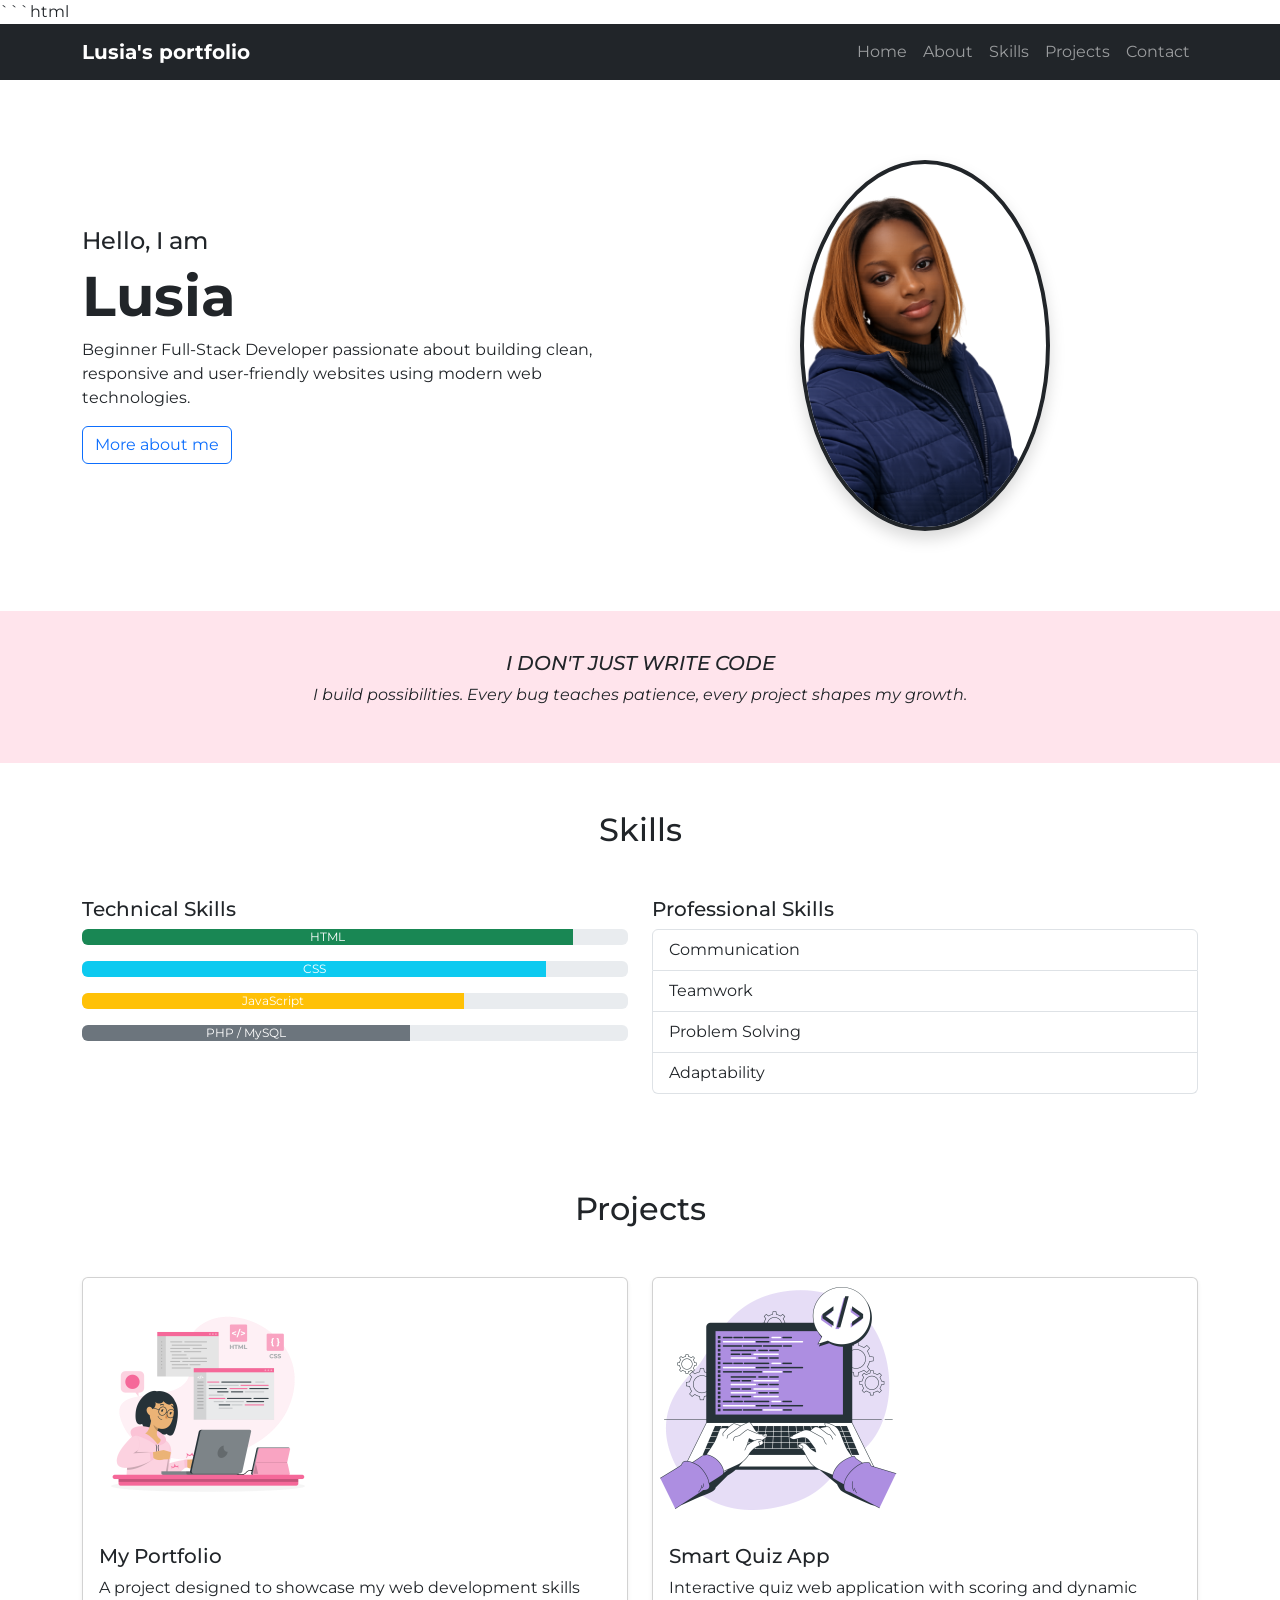
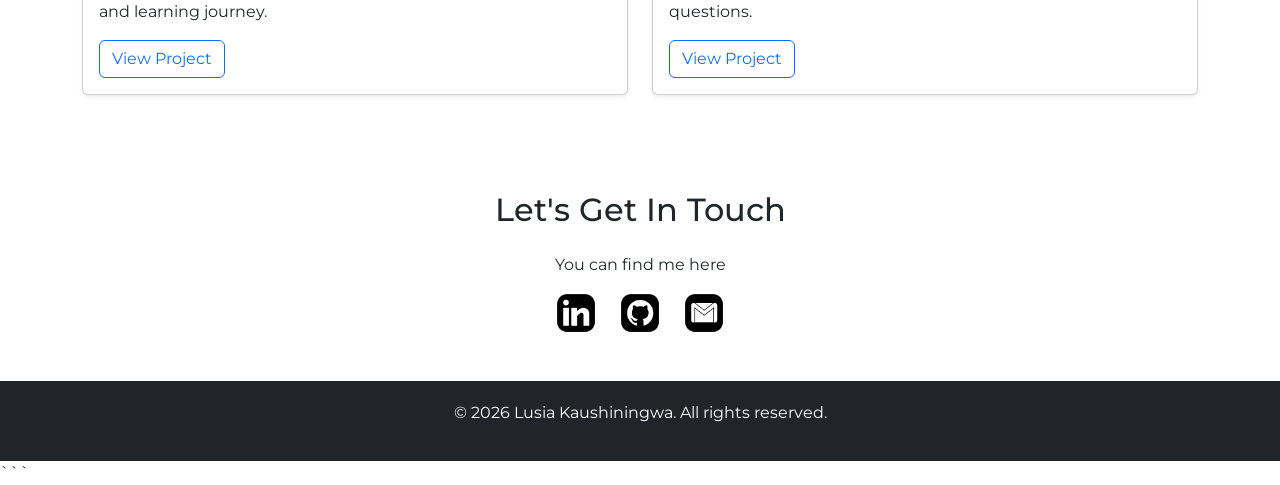
==== commit ee958d55: "Changing all pages to bootstrap" ====
--- a/index.html
+++ b/index.html
@@ -1,287 +1,241 @@
 ```html
-<!DOCTYPE html>
+<!doctype html>
 <html lang="en">
 
 <head>
-<meta charset="UTF-8">
-<meta name="viewport" content="width=device-width, initial-scale=1">
-
-<title>Lusia Kaushiningwa | Portfolio</title>
-
-<meta name="description" content="Portfolio of Lusia Kaushiningwa - Beginner Full Stack Developer">
-
-<link rel="icon" href="assets/Code blossom.jpg">
-
-<!-- Bootstrap CSS -->
-<link href="https://cdn.jsdelivr.net/npm/bootstrap@5.3.2/dist/css/bootstrap.min.css" rel="stylesheet">
-
-<!-- Google Fonts -->
-<link href="https://fonts.googleapis.com/css2?family=Montserrat:wght@300;400;600&display=swap" rel="stylesheet">
-
-<style>
-body{
-font-family: 'Montserrat', sans-serif;
-}
-
-.hero{
-padding:80px 0;
-}
-
-.quote{
-background:#ffe4ec;
-padding:40px;
-text-align:center;
-font-style:italic;
-}
-
-footer{
-background:#212529;
-color:white;
-padding:20px;
-text-align:center;
-}
-</style>
-
+    <meta charset="UTF-8" />
+    <meta name="viewport" content="width=device-width, initial-scale=1" />
+
+    <title>Lusia Kaushiningwa | Portfolio</title>
+
+    <meta name="description" content="Portfolio of Lusia Kaushiningwa - Beginner Full Stack Developer" />
+
+    <link rel="icon" href="assets/Code blossom.jpg" />
+
+    <!-- Bootstrap CSS -->
+    <link href="https://cdn.jsdelivr.net/npm/bootstrap@5.3.2/dist/css/bootstrap.min.css" rel="stylesheet" />
+
+    <!-- Google Fonts -->
+    <link href="https://fonts.googleapis.com/css2?family=Montserrat:wght@300;400;600&display=swap" rel="stylesheet" />
+
+    <style>
+        body {
+            font-family: "Montserrat", sans-serif;
+        }
+        
+        .hero {
+            padding: 80px 0;
+        }
+        
+        .quote {
+            background: #ffe4ec;
+            padding: 40px;
+            text-align: center;
+            font-style: italic;
+        }
+        
+        footer {
+            background: #212529;
+            color: white;
+            padding: 20px;
+            text-align: center;
+        }
+        
+        .profile-pic {
+            width: 250px;
+            height: 250px;
+            object-fit: cover;
+            border-radius: 50%;
+        }
+    </style>
 </head>
 
 <body>
-
-<!-- NAVBAR -->
-<nav class="navbar navbar-expand-lg navbar-dark bg-dark sticky-top">
-
-<div class="container">
-
-<a class="navbar-brand fw-bold" href="#">Lusia</a>
-
-<button class="navbar-toggler" type="button" data-bs-toggle="collapse" data-bs-target="#navMenu">
-<span class="navbar-toggler-icon"></span>
-</button>
-
-<div class="collapse navbar-collapse" id="navMenu">
-
-<ul class="navbar-nav ms-auto">
-
-<li class="nav-item">
-<a class="nav-link" href="#">Home</a>
-</li>
-
-<li class="nav-item">
-<a class="nav-link" href="about-me.html">About</a>
-</li>
-
-<li class="nav-item">
-<a class="nav-link" href="skill-set.html">Skills</a>
-</li>
-
-<li class="nav-item">
-<a class="nav-link" href="portfolio.html">Projects</a>
-</li>
-
-<li class="nav-item">
-<a class="nav-link" href="#contact">Contact</a>
-</li>
-
-</ul>
-
-</div>
-</div>
-</nav>
-
-<!-- HERO -->
-<section class="hero">
-
-<div class="container">
-
-<div class="row align-items-center">
-
-<div class="col-md-6">
-
-<h4>Hello, I am</h4>
-
-<h1 class="display-4 fw-bold">Lusia</h1>
-
-<p>
-Beginner Full-Stack Developer passionate about building clean,
-responsive and user-friendly websites using modern web technologies.
-</p>
-
-<a href="about-me.html" class="btn btn-outline-primary">
-More about me
-</a>
-
-</div>
-
-<div class="col-md-6 text-center">
-
-<img src="assets/Lusia.png" class="img-fluid rounded" alt="Lusia">
-
-</div>
-
-</div>
-</div>
-
-</section>
-
-<!-- QUOTE -->
-<section class="quote">
-
-<div class="container">
-
-<h5 class="text-uppercase">I don't just write code</h5>
-
-<p>
-I build possibilities. Every bug teaches patience,
-every project shapes my growth.
-</p>
-
-</div>
-
-</section>
-
-<!-- SKILLS -->
-<section class="container py-5">
-
-<h2 class="text-center mb-5">Skills</h2>
-
-<div class="row">
-
-<div class="col-md-6">
-
-<h5>Technical Skills</h5>
-
-<div class="progress mb-3">
-<div class="progress-bar bg-success" style="width:90%">HTML</div>
-</div>
-
-<div class="progress mb-3">
-<div class="progress-bar bg-info" style="width:85%">CSS</div>
-</div>
-
-<div class="progress mb-3">
-<div class="progress-bar bg-warning" style="width:70%">JavaScript</div>
-</div>
-
-<div class="progress mb-3">
-<div class="progress-bar bg-secondary" style="width:60%">PHP / MySQL</div>
-</div>
-
-</div>
-
-<div class="col-md-6">
-
-<h5>Professional Skills</h5>
-
-<ul class="list-group">
-
-<li class="list-group-item">Communication</li>
-<li class="list-group-item">Teamwork</li>
-<li class="list-group-item">Problem Solving</li>
-<li class="list-group-item">Adaptability</li>
-
-</ul>
-
-</div>
-
-</div>
-
-</section>
-
-<!-- PROJECTS -->
-<section class="container py-5">
-
-<h2 class="text-center mb-5">Projects</h2>
-
-<div class="row g-4">
-
-<div class="col-md-6">
-
-<div class="card shadow-sm">
-
-<img src="assets/project1.png" class="card-img-top">
-
-<div class="card-body">
-
-<h5 class="card-title">My Portfolio</h5>
-
-<p class="card-text">
-A project designed to showcase my web development
-skills and learning journey.
-</p>
-
-<a href="portfolio.html" class="btn btn-outline-primary">
-View Project
-</a>
-
-</div>
-
-</div>
-
-</div>
-
-<div class="col-md-6">
-
-<div class="card shadow-sm">
-
-<img src="assets/project2.png" class="card-img-top">
-
-<div class="card-body">
-
-<h5 class="card-title">Smart Quiz App</h5>
-
-<p class="card-text">
-Interactive quiz web application with scoring
-and dynamic questions.
-</p>
-
-<a href="portfolio.html" class="btn btn-outline-primary">
-View Project
-</a>
-
-</div>
-
-</div>
-
-</div>
-
-</div>
-
-</section>
-
-<!-- CONTACT -->
-<section id="contact" class="container text-center py-5">
-
-<h2 class="mb-4">Let's Get In Touch</h2>
-
-<p>You can find me here</p>
-
-<div class="d-flex justify-content-center gap-4 mt-3">
-
-<a href="https://linkedin.com">
-<img src="assets/linkedin.png" width="40">
-</a>
-
-<a href="https://github.com">
-<img src="assets/github.png" width="40">
-</a>
-
-<a href="mailto:lusia.kaushiningwa@gmail.com">
-<img src="assets/email.png" width="40">
-</a>
-
-</div>
-
-</section>
-
-<!-- FOOTER -->
-<footer>
-
-<p>© 2026 Lusia Kaushiningwa. All rights reserved.</p>
-
-</footer>
-
-<!-- Bootstrap JS -->
-<script src="https://cdn.jsdelivr.net/npm/bootstrap@5.3.2/dist/js/bootstrap.bundle.min.js"></script>
-
+    <!-- NAVBAR -->
+    <nav class="navbar navbar-expand-lg navbar-dark bg-dark sticky-top">
+        <div class="container">
+            <a class="navbar-brand fw-bold" href="#">Lusia's portfolio</a>
+
+            <button class="navbar-toggler" type="button" data-bs-toggle="collapse" data-bs-target="#navMenu">
+          <span class="navbar-toggler-icon"></span>
+        </button>
+
+            <div class="collapse navbar-collapse" id="navMenu">
+                <ul class="navbar-nav ms-auto">
+                    <li class="nav-item">
+                        <a class="nav-link" href="#">Home</a>
+                    </li>
+
+                    <li class="nav-item">
+                        <a class="nav-link" href="about-me.html">About</a>
+                    </li>
+
+                    <li class="nav-item">
+                        <a class="nav-link" href="skill-set.html">Skills</a>
+                    </li>
+
+                    <li class="nav-item">
+                        <a class="nav-link" href="portfolio.html">Projects</a>
+                    </li>
+
+                    <li class="nav-item">
+                        <a class="nav-link" href="#contact">Contact</a>
+                    </li>
+                </ul>
+            </div>
+        </div>
+    </nav>
+
+    <!-- HERO -->
+    <section class="hero">
+        <div class="container">
+            <div class="row align-items-center">
+                <div class="col-md-6">
+                    <h4>Hello, I am</h4>
+
+                    <h1 class="display-4 fw-bold">Lusia</h1>
+
+                    <p>
+                        Beginner Full-Stack Developer passionate about building clean, responsive and user-friendly websites using modern web technologies.
+                    </p>
+
+                    <a href="about-me.html" class="btn btn-outline-primary">
+              More about me
+            </a>
+                </div>
+
+                <div class="col-md-6 text-center">
+                    <img src="assets/Lusia.png" class="img-fluid rounded-circle border border-4 border-dark shadow" alt="Lusia" style="width: 250px" />
+                </div>
+            </div>
+        </div>
+    </section>
+
+    <!-- QUOTE -->
+    <section class="quote">
+        <div class="container">
+            <h5 class="text-uppercase">I don't just write code</h5>
+
+            <p>
+                I build possibilities. Every bug teaches patience, every project shapes my growth.
+            </p>
+        </div>
+    </section>
+
+    <!-- SKILLS -->
+    <section class="container py-5">
+        <h2 class="text-center mb-5">Skills</h2>
+
+        <div class="row">
+            <div class="col-md-6">
+                <h5>Technical Skills</h5>
+
+                <div class="progress mb-3">
+                    <div class="progress-bar bg-success" style="width: 90%">HTML</div>
+                </div>
+
+                <div class="progress mb-3">
+                    <div class="progress-bar bg-info" style="width: 85%">CSS</div>
+                </div>
+
+                <div class="progress mb-3">
+                    <div class="progress-bar bg-warning" style="width: 70%">
+                        JavaScript
+                    </div>
+                </div>
+
+                <div class="progress mb-3">
+                    <div class="progress-bar bg-secondary" style="width: 60%">
+                        PHP / MySQL
+                    </div>
+                </div>
+            </div>
+
+            <div class="col-md-6">
+                <h5>Professional Skills</h5>
+
+                <ul class="list-group">
+                    <li class="list-group-item">Communication</li>
+                    <li class="list-group-item">Teamwork</li>
+                    <li class="list-group-item">Problem Solving</li>
+                    <li class="list-group-item">Adaptability</li>
+                </ul>
+            </div>
+        </div>
+    </section>
+
+    <!-- PROJECTS -->
+    <section class="container py-5">
+        <h2 class="text-center mb-5">Projects</h2>
+
+        <div class="row g-4">
+            <div class="col-md-6">
+                <div class="card shadow-sm">
+                    <img src="assets/project1.png" class="card-img-top" style="width: 250px" />
+
+                    <div class="card-body">
+                        <h5 class="card-title">My Portfolio</h5>
+
+                        <p class="card-text">
+                            A project designed to showcase my web development skills and learning journey.
+                        </p>
+
+                        <a href="portfolio.html" class="btn btn-outline-primary">
+                View Project
+              </a>
+                    </div>
+                </div>
+            </div>
+
+            <div class="col-md-6">
+                <div class="card shadow-sm">
+                    <img src="assets/project2.png" class="card-img-top" style="width: 250px" />
+
+                    <div class="card-body">
+                        <h5 class="card-title">Smart Quiz App</h5>
+
+                        <p class="card-text">
+                            Interactive quiz web application with scoring and dynamic questions.
+                        </p>
+
+                        <a href="portfolio.html" class="btn btn-outline-primary">
+                View Project
+              </a>
+                    </div>
+                </div>
+            </div>
+        </div>
+    </section>
+
+    <!-- CONTACT -->
+    <section id="contact" class="container text-center py-5">
+        <h2 class="mb-4">Let's Get In Touch</h2>
+
+        <p>You can find me here</p>
+
+        <div class="d-flex justify-content-center gap-4 mt-3">
+            <a href="https://linkedin.com">
+                <img src="assets/linkedin.png" width="40" />
+            </a>
+
+            <a href="https://github.com">
+                <img src="assets/github.png" width="40" />
+            </a>
+
+            <a href="mailto:lusia.kaushiningwa@gmail.com">
+                <img src="assets/email.png" width="40" />
+            </a>
+        </div>
+    </section>
+
+    <!-- FOOTER -->
+    <footer>
+        <p>© 2026 Lusia Kaushiningwa. All rights reserved.</p>
+    </footer>
+
+    <!-- Bootstrap JS -->
+    <script src="https://cdn.jsdelivr.net/npm/bootstrap@5.3.2/dist/js/bootstrap.bundle.min.js"></script>
 </body>
+
 </html>
-```
+```
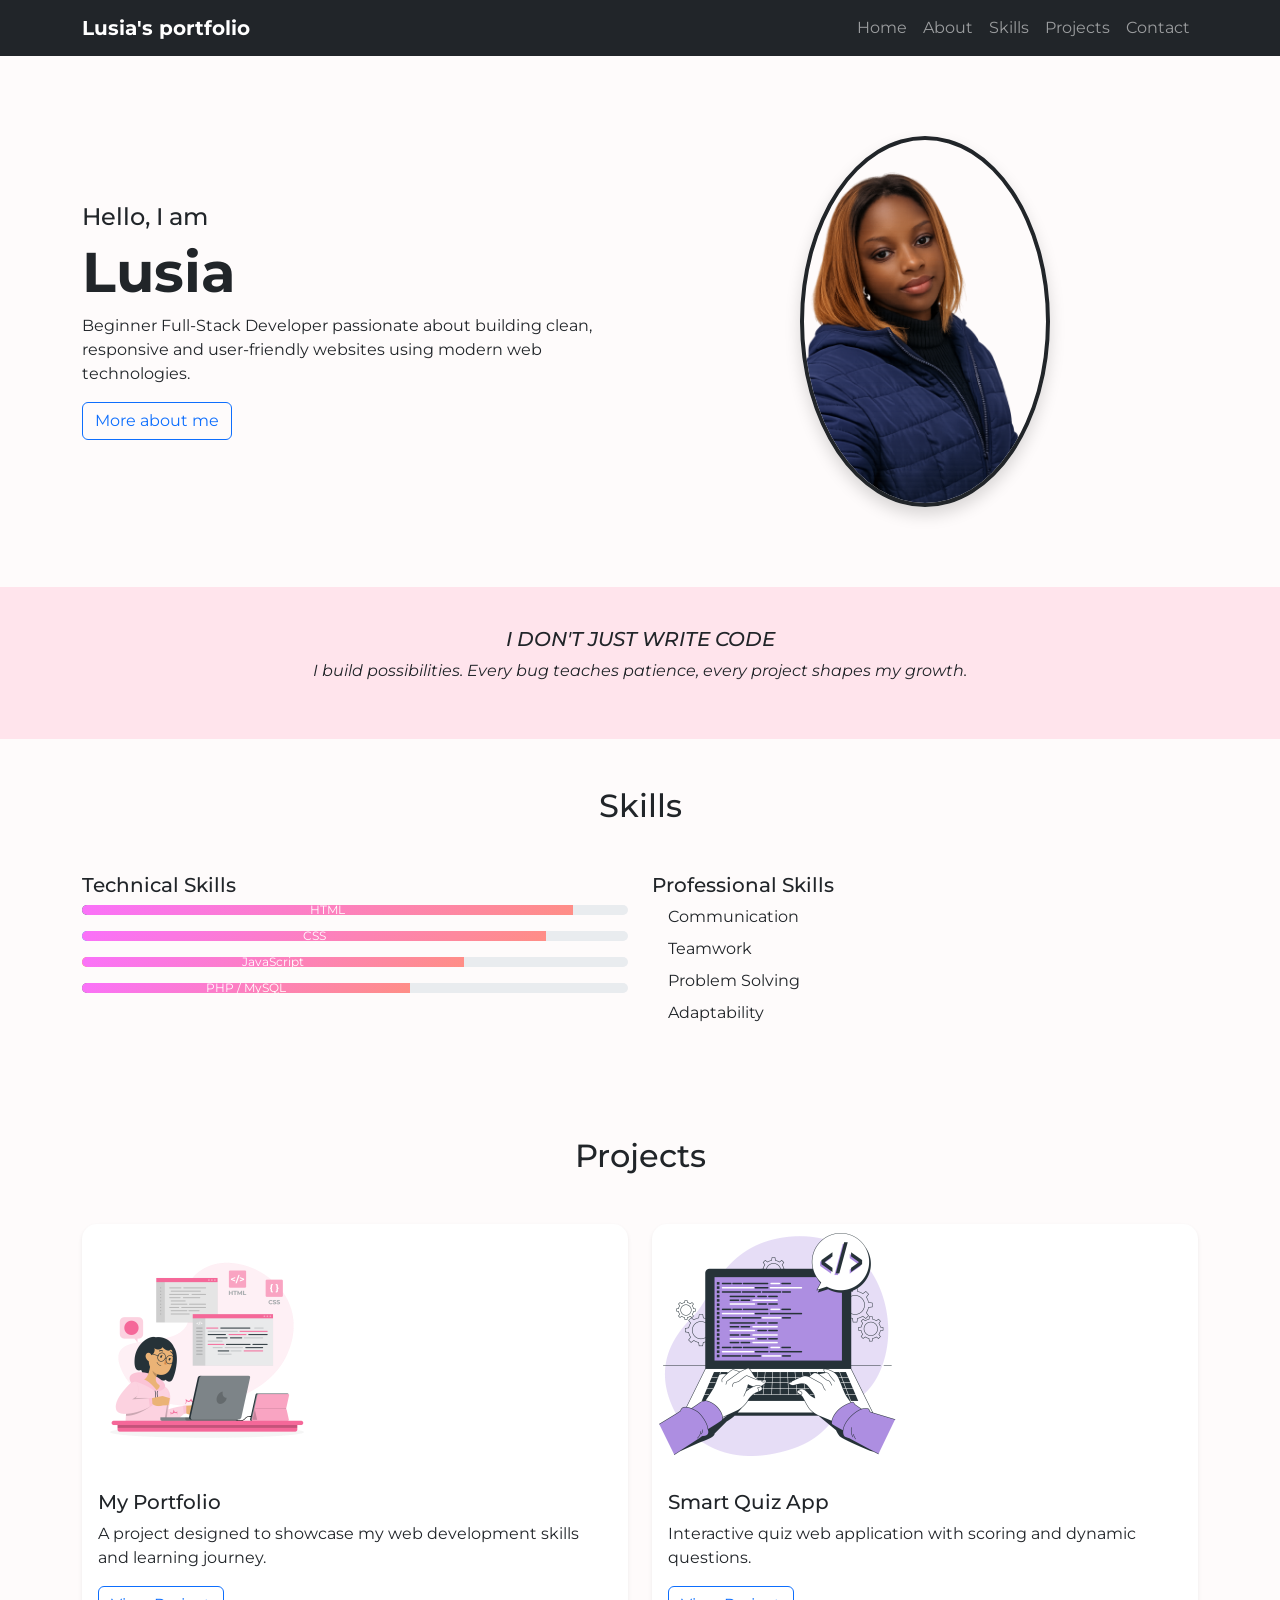
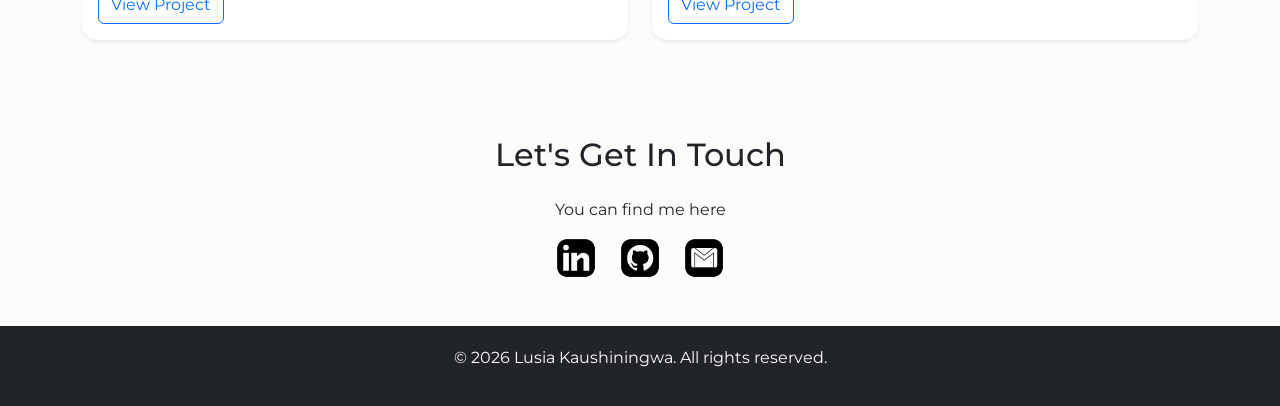
==== commit 40736456: "Modifying styling using bootstrap and css" ====
--- a/index.html
+++ b/index.html
@@ -1,4 +1,3 @@
-```html
 <!doctype html>
 <html lang="en">
 
@@ -15,39 +14,12 @@
     <!-- Bootstrap CSS -->
     <link href="https://cdn.jsdelivr.net/npm/bootstrap@5.3.2/dist/css/bootstrap.min.css" rel="stylesheet" />
 
+    <!-- My Custom CSS LAST -->
+    <link rel="stylesheet" href="../css/style.css" />
+
     <!-- Google Fonts -->
     <link href="https://fonts.googleapis.com/css2?family=Montserrat:wght@300;400;600&display=swap" rel="stylesheet" />
 
-    <style>
-        body {
-            font-family: "Montserrat", sans-serif;
-        }
-        
-        .hero {
-            padding: 80px 0;
-        }
-        
-        .quote {
-            background: #ffe4ec;
-            padding: 40px;
-            text-align: center;
-            font-style: italic;
-        }
-        
-        footer {
-            background: #212529;
-            color: white;
-            padding: 20px;
-            text-align: center;
-        }
-        
-        .profile-pic {
-            width: 250px;
-            height: 250px;
-            object-fit: cover;
-            border-radius: 50%;
-        }
-    </style>
 </head>
 
 <body>
@@ -154,11 +126,11 @@
             <div class="col-md-6">
                 <h5>Professional Skills</h5>
 
-                <ul class="list-group">
-                    <li class="list-group-item">Communication</li>
-                    <li class="list-group-item">Teamwork</li>
-                    <li class="list-group-item">Problem Solving</li>
-                    <li class="list-group-item">Adaptability</li>
+                <ul class="mb-3 ps-3">
+                    <li class="mb-2">Communication</li>
+                    <li class="mb-2">Teamwork</li>
+                    <li class="mb-2">Problem Solving</li>
+                    <li class="mb-2">Adaptability</li>
                 </ul>
             </div>
         </div>
@@ -237,5 +209,4 @@
     <script src="https://cdn.jsdelivr.net/npm/bootstrap@5.3.2/dist/js/bootstrap.bundle.min.js"></script>
 </body>
 
-</html>
-```+</html>
--- a/css/style.css
+++ b/css/style.css
@@ -0,0 +1,104 @@
+        /* BODY */
+        
+        body {
+            background-color: rgba(253, 244, 244, 0.3);
+            font-family: 'Montserrat', Arial, sans-serif;
+        }
+        /* HEADINGS */
+        
+        .large {
+            font-family: 'Oswald', sans-serif;
+            font-size: 4rem;
+            font-weight: bold;
+            letter-spacing: 4px;
+            text-transform: uppercase;
+            background: linear-gradient(135deg, rgb(250, 113, 250), rgb(255, 142, 134));
+            -webkit-background-clip: text;
+            -webkit-text-fill-color: transparent;
+        }
+        /* CARD (Enhance Bootstrap cards) */
+        
+        .card {
+            border: none;
+            border-radius: 15px;
+            transition: transform 0.3s ease;
+        }
+        
+        .card:hover {
+            transform: translateY(-10px);
+        }
+        /* NAVBAR FIX 
+        
+        .navbar {
+            background-color: #fff !important;
+        }*/
+        /* SKILLS BAR */
+        
+        .progress {
+            height: 10px;
+            border-radius: 20px;
+        }
+        
+        .progress-bar {
+            background: linear-gradient(135deg, rgb(250, 113, 250), rgb(255, 142, 134));
+            animation: load 2s ease forwards;
+        }
+        
+        @keyframes load {
+            from {
+                width: 0;
+            }
+        }
+        /* DARK MODE (optional improvement) */
+        
+        body.dark-mode {
+            background-color: #2d2d2d;
+            color: white;
+        }
+        
+        body {
+            font-family: "Montserrat", sans-serif;
+        }
+        
+        .hero {
+            padding: 80px 0;
+        }
+        
+        .quote {
+            background: #ffe4ec;
+            padding: 40px;
+            text-align: center;
+            font-style: italic;
+        }
+        
+        footer {
+            background: #212529;
+            color: white;
+            padding: 20px;
+            text-align: center;
+        }
+        
+        .profile-pic {
+            width: 250px;
+            height: 250px;
+            object-fit: cover;
+            border-radius: 50%;
+        }
+        
+        .project-section {
+            padding: 80px 0;
+        }
+        
+        .about-img {
+            max-width: 300px;
+            border-radius: 15px;
+        }
+        
+        .hobby-img {
+            height: 180px;
+            object-fit: cover;
+        }
+        
+        ul {
+            list-style: none;
+        }
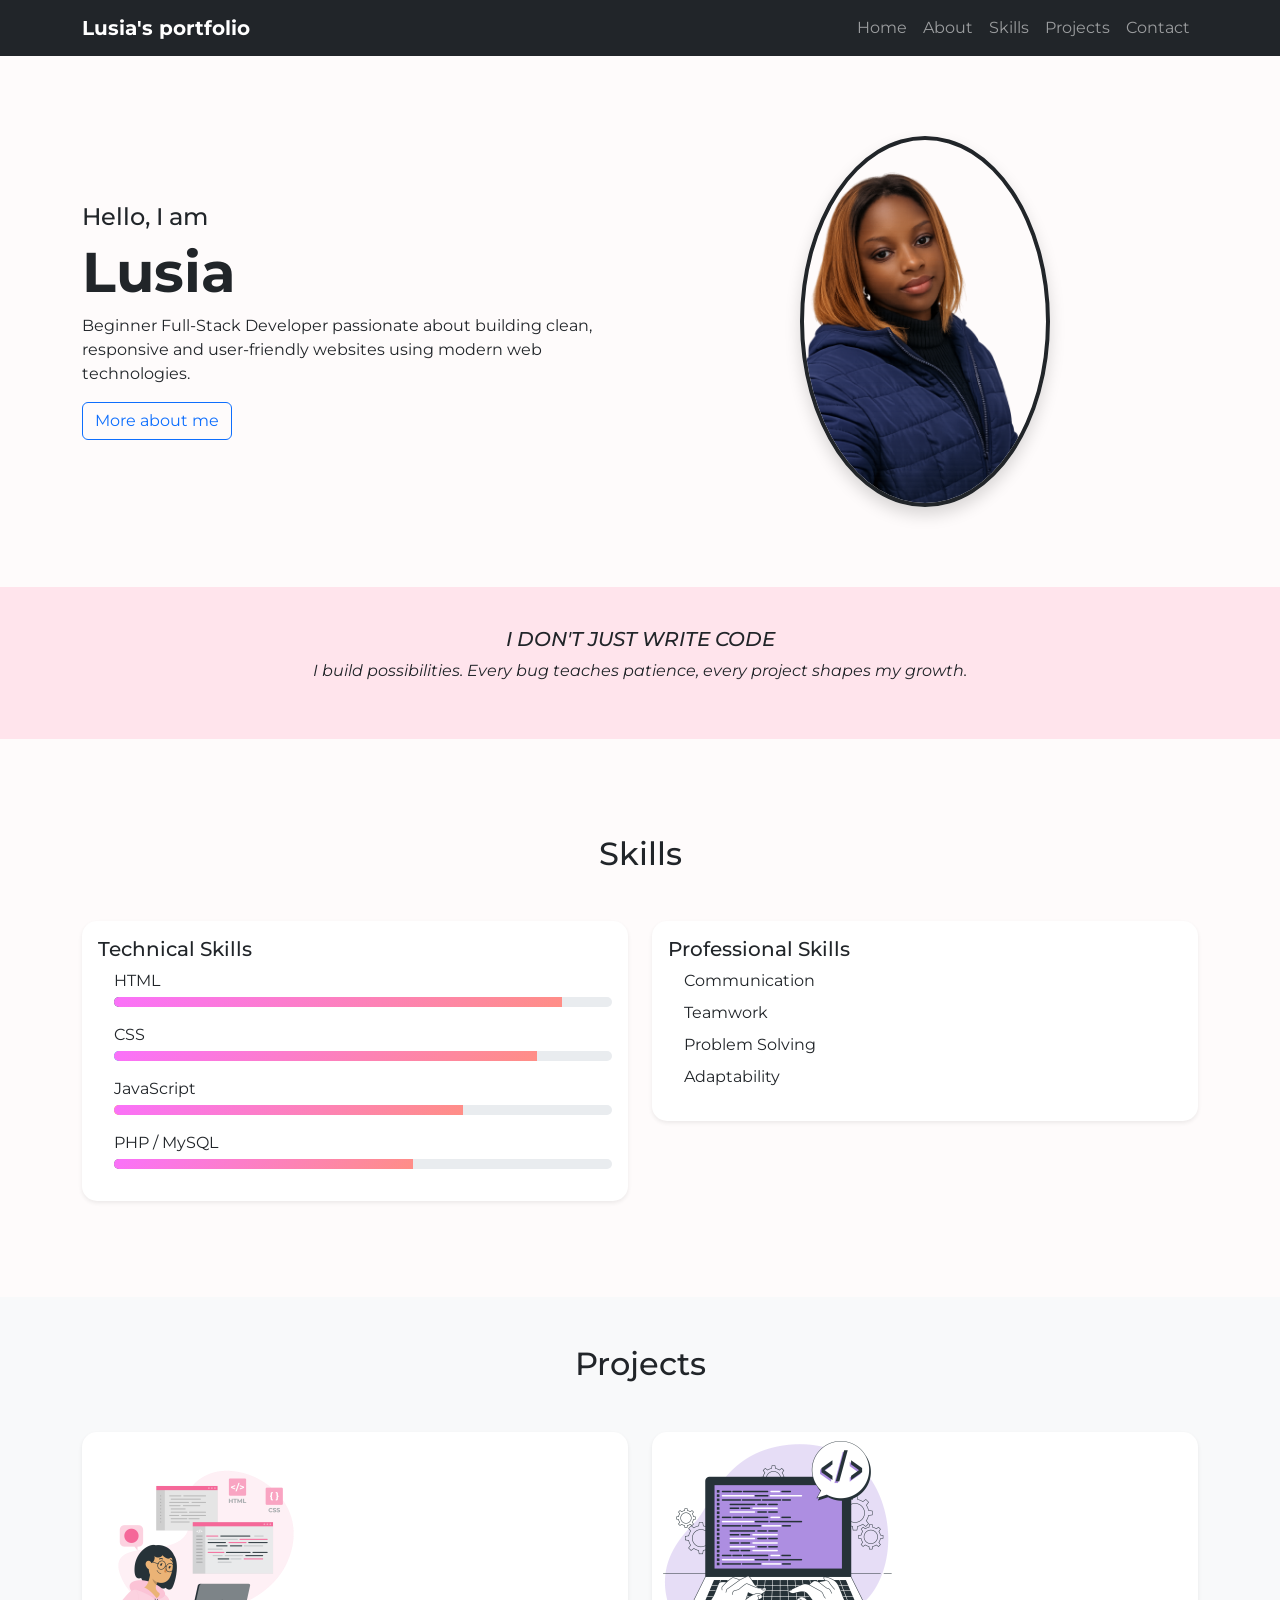
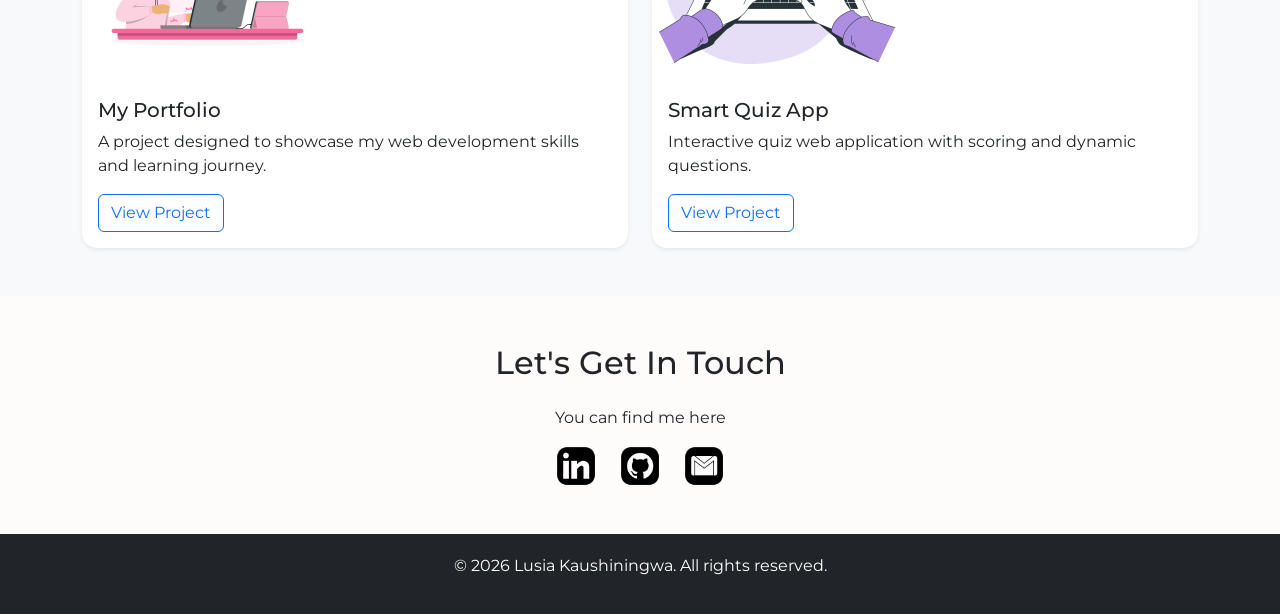
==== commit 63db6aee: "paragraph  alignments" ====
--- a/index.html
+++ b/index.html
@@ -95,84 +95,102 @@
     </section>
 
     <!-- SKILLS -->
-    <section class="container py-5">
-        <h2 class="text-center mb-5">Skills</h2>
-
-        <div class="row">
-            <div class="col-md-6">
-                <h5>Technical Skills</h5>
-
-                <div class="progress mb-3">
-                    <div class="progress-bar bg-success" style="width: 90%">HTML</div>
-                </div>
-
-                <div class="progress mb-3">
-                    <div class="progress-bar bg-info" style="width: 85%">CSS</div>
-                </div>
-
-                <div class="progress mb-3">
-                    <div class="progress-bar bg-warning" style="width: 70%">
-                        JavaScript
-                    </div>
-                </div>
-
-                <div class="progress mb-3">
-                    <div class="progress-bar bg-secondary" style="width: 60%">
-                        PHP / MySQL
-                    </div>
-                </div>
-            </div>
-
-            <div class="col-md-6">
-                <h5>Professional Skills</h5>
-
-                <ul class="mb-3 ps-3">
-                    <li class="mb-2">Communication</li>
-                    <li class="mb-2">Teamwork</li>
-                    <li class="mb-2">Problem Solving</li>
-                    <li class="mb-2">Adaptability</li>
-                </ul>
+    <section class="py-5">
+        <div class="container py-5">
+            <h2 class="text-center mb-5">Skills</h2>
+            <div class="row g-4">
+                <div class="col-md-6">
+                    <div class="card shadow-sm">
+                        <div class="card-body">
+                            <h5>Technical Skills</h5>
+
+                            <div class="mb-3 ps-3">
+                                <p class="mb-1">HTML</p>
+                                <div class="progress">
+                                    <div class="progress-bar bg-success" style="width: 90%"></div>
+                                </div>
+                            </div>
+
+                            <div class="mb-3 ps-3">
+                                <p class="mb-1">CSS</p>
+                                <div class="progress">
+                                    <div class="progress-bar bg-info" style="width: 85%"></div>
+                                </div>
+                            </div>
+
+                            <div class="mb-3 ps-3">
+                                <p class="mb-1">JavaScript</p>
+                                <div class="progress">
+                                    <div class="progress-bar bg-warning" style="width: 70%"></div>
+                                </div>
+                            </div>
+
+                            <div class="mb-3 ps-3">
+                                <p class="mb-1">PHP / MySQL</p>
+                                <div class="progress">
+                                    <div class="progress-bar bg-secondary" style="width: 60%"></div>
+                                </div>
+                            </div>
+                        </div>
+                    </div>
+                </div>
+                <div class="col-md-6">
+                    <div class="card shadow-sm">
+                        <div class="card-body">
+                            <h5>Professional Skills</h5>
+
+                            <ul class="mb-3 ps-3">
+                                <li class="mb-2">Communication</li>
+                                <li class="mb-2">Teamwork</li>
+                                <li class="mb-2">Problem Solving</li>
+                                <li class="mb-2">Adaptability</li>
+                            </ul>
+                        </div>
+                    </div>
+                </div>
             </div>
         </div>
     </section>
 
     <!-- PROJECTS -->
-    <section class="container py-5">
-        <h2 class="text-center mb-5">Projects</h2>
-
-        <div class="row g-4">
-            <div class="col-md-6">
-                <div class="card shadow-sm">
-                    <img src="assets/project1.png" class="card-img-top" style="width: 250px" />
-
-                    <div class="card-body">
-                        <h5 class="card-title">My Portfolio</h5>
-
-                        <p class="card-text">
-                            A project designed to showcase my web development skills and learning journey.
-                        </p>
-
-                        <a href="portfolio.html" class="btn btn-outline-primary">
+    <section class="bg-light">
+        <div class="container py-5">
+            <h2 class="text-center mb-5">Projects</h2>
+
+            <div class="row g-4">
+                <div class="col-md-6">
+                    <div class="card shadow-sm">
+                        <img src="assets/project1.png" class="card-img-top" style="width: 250px" />
+
+                        <div class="card-body">
+                            <h5 class="card-title">My Portfolio</h5>
+
+                            <p class="card-text">
+                                A project designed to showcase my web development skills and learning journey.
+                            </p>
+
+                            <a href="portfolio.html" class="btn btn-outline-primary">
                 View Project
               </a>
-                    </div>
-                </div>
-            </div>
-
-            <div class="col-md-6">
-                <div class="card shadow-sm">
-                    <img src="assets/project2.png" class="card-img-top" style="width: 250px" />
-
-                    <div class="card-body">
-                        <h5 class="card-title">Smart Quiz App</h5>
-
-                        <p class="card-text">
-                            Interactive quiz web application with scoring and dynamic questions.
-                        </p>
-
-                        <a href="portfolio.html" class="btn btn-outline-primary">
+                        </div>
+                    </div>
+                </div>
+
+                <div class="col-md-6">
+                    <div class="card shadow-sm">
+                        <img src="assets/project2.png" class="card-img-top" style="width: 250px" />
+
+                        <div class="card-body">
+                            <h5 class="card-title">Smart Quiz App</h5>
+
+                            <p class="card-text">
+                                Interactive quiz web application with scoring and dynamic questions.
+                            </p>
+
+                            <a href="portfolio.html" class="btn btn-outline-primary">
                 View Project
               </a>
+                        </div>
                     </div>
                 </div>
             </div>
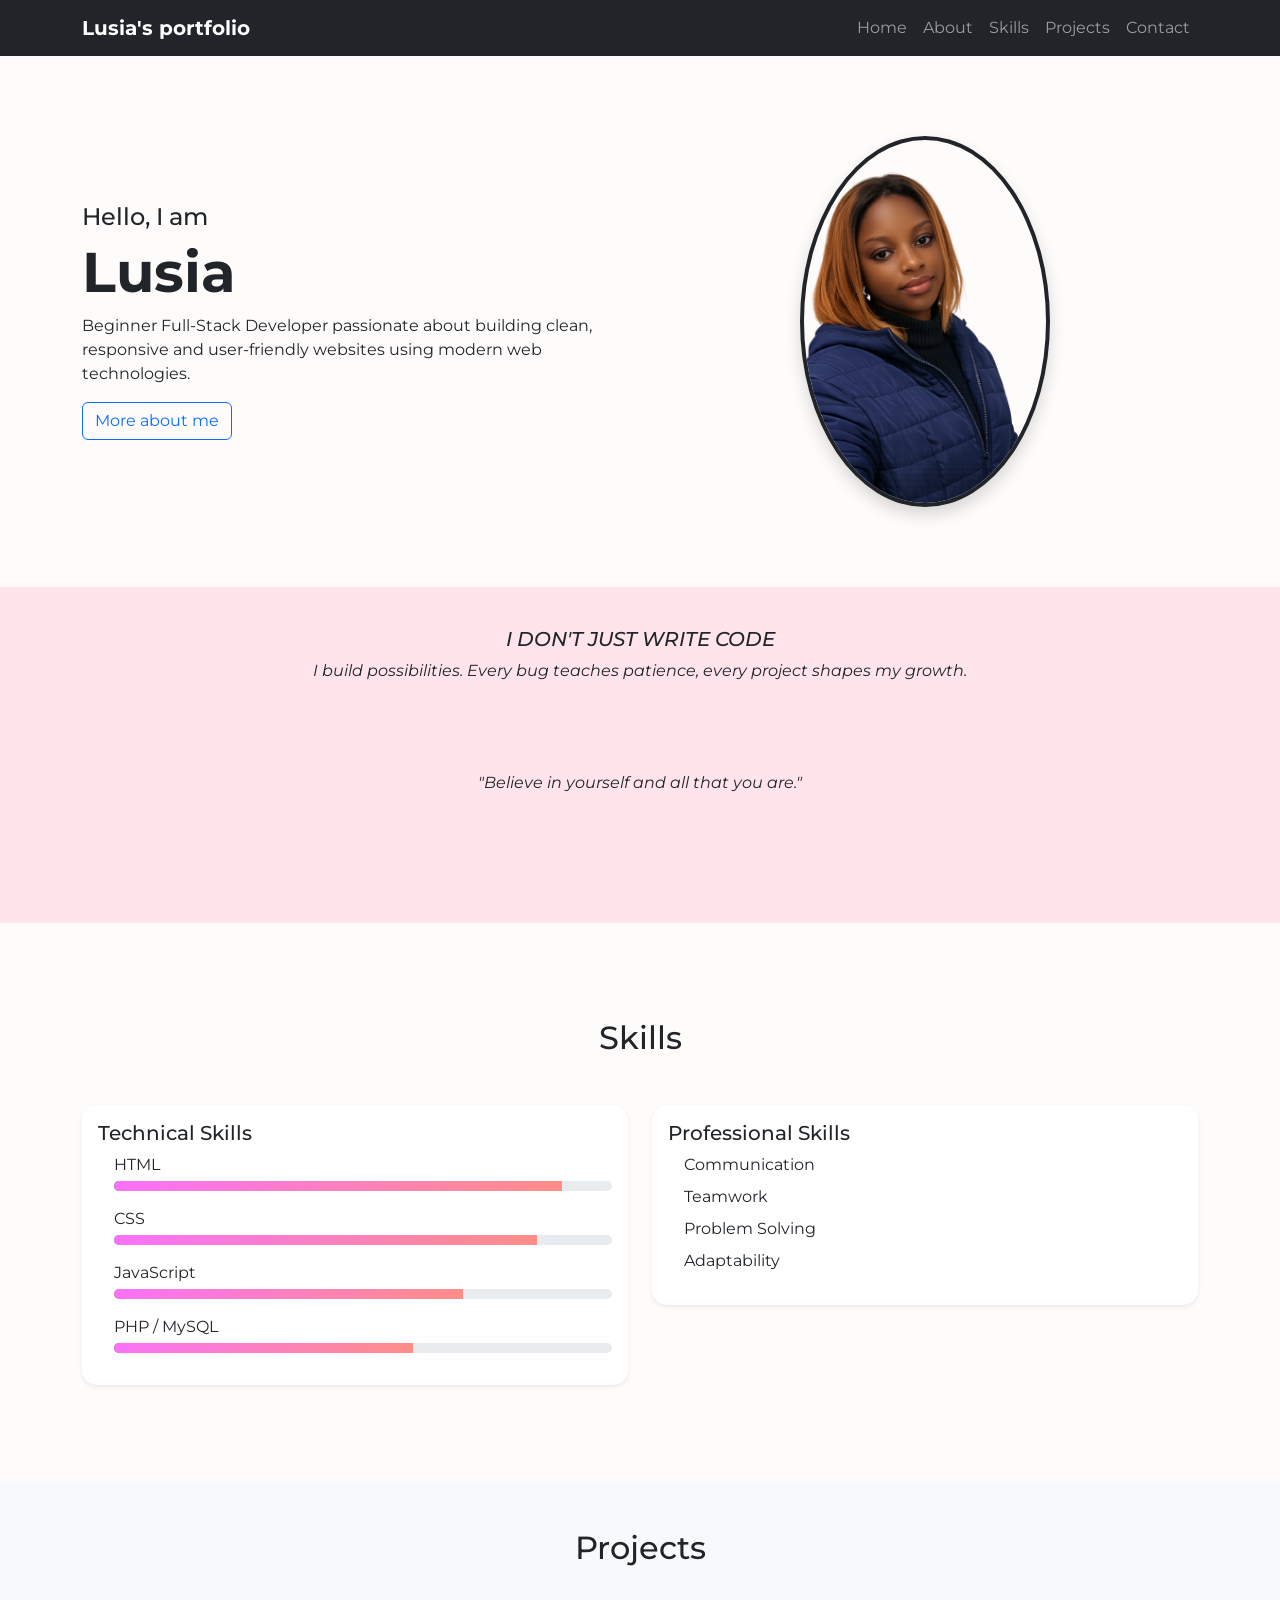
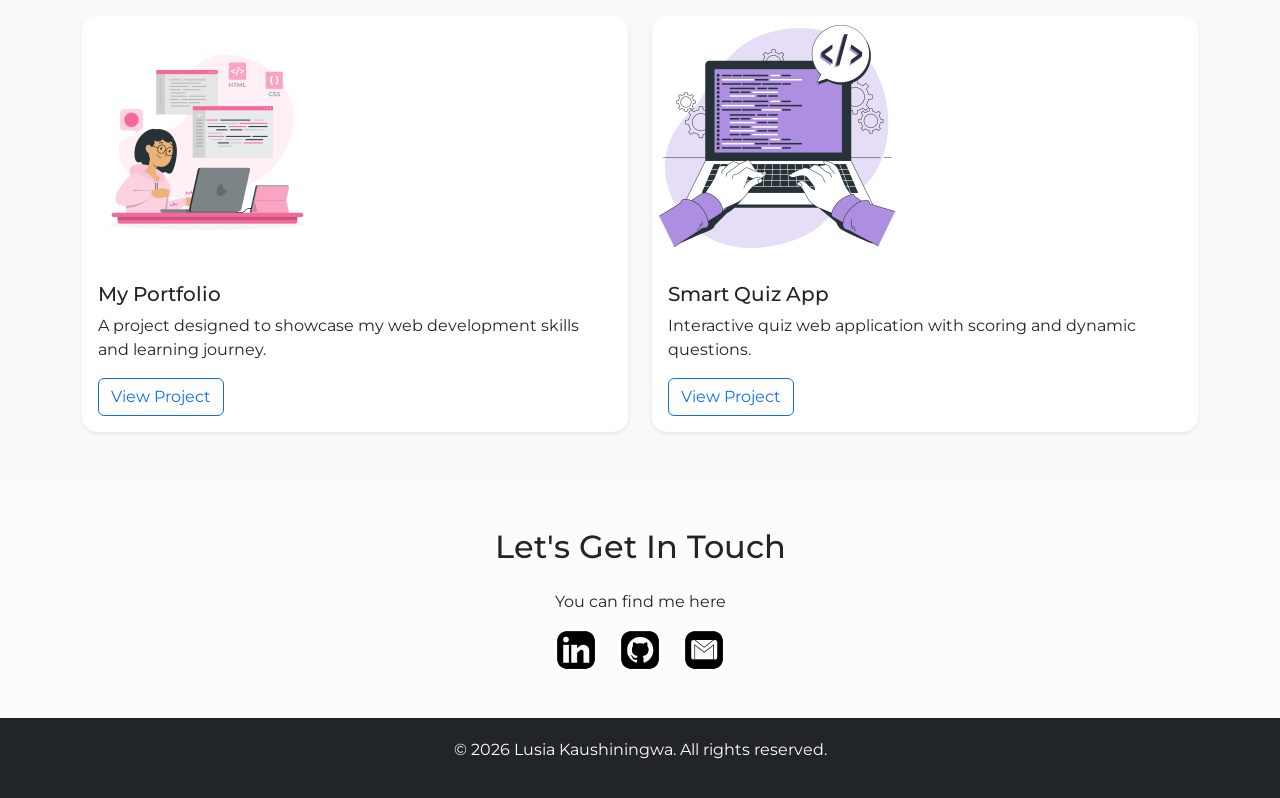
==== commit 99c34965: "adding another font" ====
--- a/index.html
+++ b/index.html
@@ -19,7 +19,7 @@
 
     <!-- Google Fonts -->
     <link href="https://fonts.googleapis.com/css2?family=Montserrat:wght@300;400;600&display=swap" rel="stylesheet" />
-
+    <link href="https://fonts.googleapis.com/css2?family=Pacifico&family=Dancing+Script&display=swap" rel="stylesheet" />
 </head>
 
 <body>
@@ -92,6 +92,9 @@
                 I build possibilities. Every bug teaches patience, every project shapes my growth.
             </p>
         </div>
+        <blockquote class="quote text-center my-5">
+            "Believe in yourself and all that you are."
+        </blockquote>
     </section>
 
     <!-- SKILLS -->
